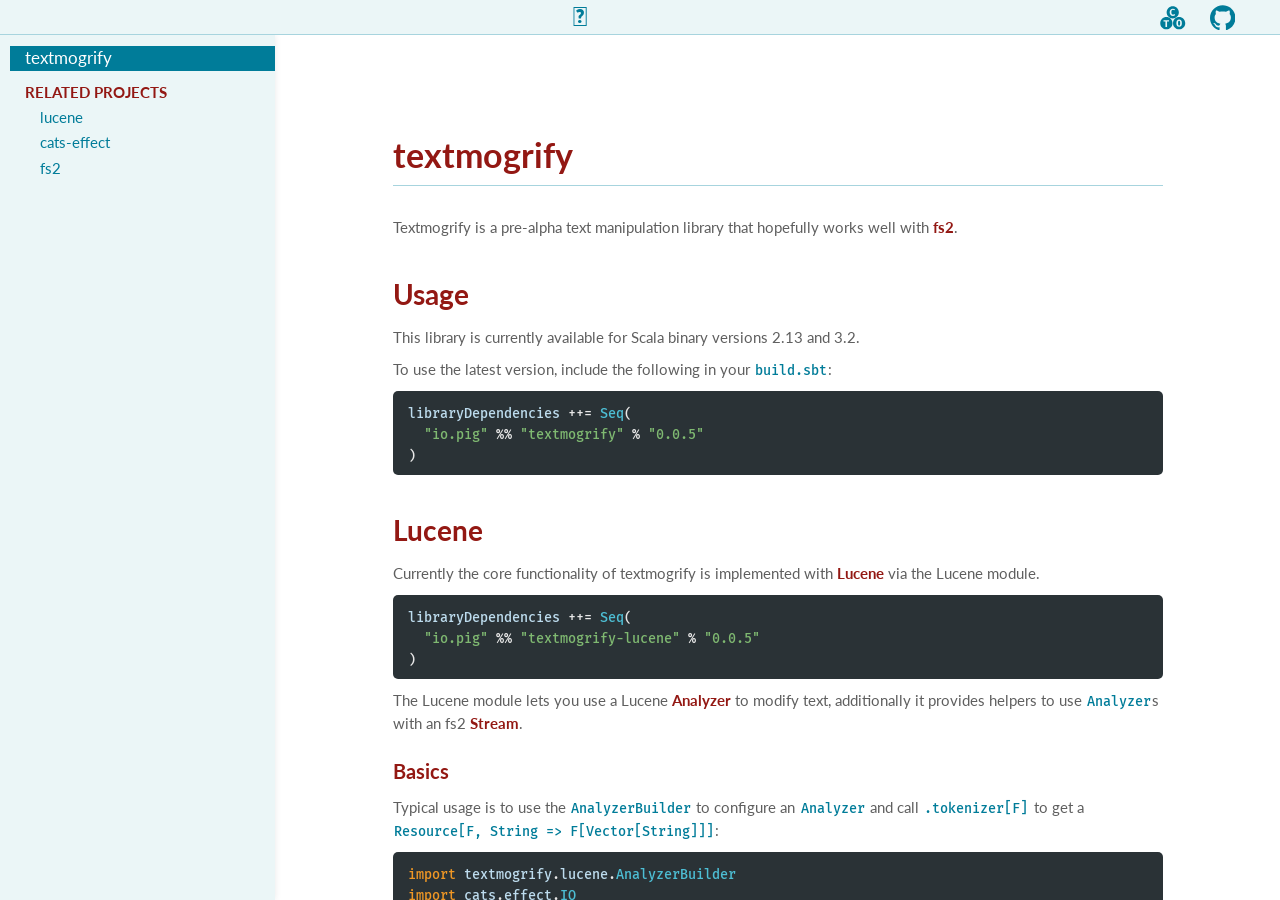
==== index.html @ 67537b61 "deploy: 345767c4f02f9cca83d8974525d6e30e99c7ba6a" ====
<!DOCTYPE html>
<html lang="en">
  
  <head>
  <meta http-equiv="Content-Type" content="text/html; charset=UTF-8">
  <meta charset="utf-8">
  <meta name="viewport" content="width=device-width, initial-scale=1.0">
  <meta name="generator" content="Typelevel Laika + Helium Theme" />
  <title>textmogrify</title>
  
  <meta name="author" content="Andrew Valencik"/>
  
  
  <meta name="description" content="docs"/>
  
  
  
  
  <link rel="stylesheet" href="https://fonts.googleapis.com/css?family=Lato:400,700">
  
  <link rel="stylesheet" href="https://fonts.googleapis.com/css?family=Fira+Mono:500">
  
  <link rel="stylesheet" type="text/css" href="helium/icofont.min.css" />
    <link rel="stylesheet" type="text/css" href="helium/laika-helium.css" />
  <script src="helium/laika-helium.js"></script>
  
  
  <script> /* for avoiding page load transitions */ </script>
</head>

  <body>

    <header id="top-bar" class="light-default dark-default">

  <div class="row">
    <a id="nav-icon">
      <i class="icofont-laika navigationMenu" title="Navigation">&#xefa2;</i>
    </a>
    
    
  </div>

  <a class="icon-link glyph-link" href="https://github.com/valencik/textmogrify"><i class="icofont-laika home" title="Home">&#xef47;</i></a>

  <div class="row links">
    
    <a class="icon-link svg-link" href="https://www.javadoc.io/doc/io.pig/textmogrify-docs_2.13/0.0.5/textmogrify/index.html"><span class="api" title="API"><svg class="svg-icon" width="100%" height="100%" viewBox="0 0 100 100" version="1.1" xmlns="http://www.w3.org/2000/svg" xml:space="preserve" style="fill-rule:evenodd;clip-rule:evenodd;stroke-linejoin:round;stroke-miterlimit:2;">
  <g class="svg-shape">
    <path d="M75,47.5c13.246,0 24,10.754 24,24c0,13.246 -10.754,24 -24,24c-13.246,0 -24,-10.754 -24,-24c0,-13.246 10.754,-24 24,-24Zm-50,-0c13.246,-0 24,10.754 24,24c0,13.246 -10.754,24 -24,24c-13.246,-0 -24,-10.754 -24,-24c0,-13.246 10.754,-24 24,-24Zm2.705,16.735l7.239,0l0.622,-4.904l-21.833,0l-0,4.904l7.589,0l0,22.067l6.383,0l-0,-22.067Zm58.076,7.265c-0,-8.757 -3.698,-14.166 -10.781,-14.166c-7.083,-0 -10.781,5.604 -10.781,14.166c0,8.757 3.698,14.166 10.781,14.166c7.083,0 10.781,-5.604 10.781,-14.166Zm-6.539,0c0,6.538 -1.128,9.496 -4.242,9.496c-2.997,0 -4.242,-2.88 -4.242,-9.496c-0,-6.616 1.206,-9.496 4.242,-9.496c3.036,-0 4.242,2.88 4.242,9.496Zm-29.242,-67c13.246,0 24,10.754 24,24c0,13.246 -10.754,24 -24,24c-13.246,0 -24,-10.754 -24,-24c0,-13.246 10.754,-24 24,-24Zm0.512,9.834c-7.122,-0 -12.609,5.098 -12.609,14.127c-0,9.263 5.215,14.205 12.532,14.205c4.164,0 7.083,-1.634 9.068,-3.658l-2.88,-3.697c-1.518,1.206 -3.153,2.413 -5.838,2.413c-3.697,-0 -6.266,-2.763 -6.266,-9.263c-0,-6.616 2.724,-9.379 6.149,-9.379c2.102,-0 3.892,0.778 5.371,1.984l3.113,-3.775c-2.257,-1.868 -4.748,-2.957 -8.64,-2.957Z"/>
  </g>
</svg></span></a>
    
    <a class="icon-link svg-link" href="https://github.com/valencik/textmogrify"><span class="github" title="Source Code"><svg class="svg-icon" width="100%" height="100%" viewBox="0 0 100 100" version="1.1" xmlns="http://www.w3.org/2000/svg" xml:space="preserve" style="fill-rule:evenodd;clip-rule:evenodd;stroke-linejoin:round;stroke-miterlimit:2;">
  <g class="svg-shape">
    <path d="M49.995,1c-27.609,-0 -49.995,22.386 -49.995,50.002c-0,22.09 14.325,40.83 34.194,47.444c2.501,0.458 3.413,-1.086 3.413,-2.412c0,-1.185 -0.043,-4.331 -0.067,-8.503c-13.908,3.021 -16.843,-6.704 -16.843,-6.704c-2.274,-5.773 -5.552,-7.311 -5.552,-7.311c-4.54,-3.103 0.344,-3.042 0.344,-3.042c5.018,0.356 7.658,5.154 7.658,5.154c4.46,7.64 11.704,5.433 14.552,4.156c0.454,-3.232 1.744,-5.436 3.174,-6.685c-11.102,-1.262 -22.775,-5.553 -22.775,-24.713c-0,-5.457 1.949,-9.92 5.147,-13.416c-0.516,-1.265 -2.231,-6.348 0.488,-13.233c0,0 4.199,-1.344 13.751,5.126c3.988,-1.108 8.266,-1.663 12.518,-1.682c4.245,0.019 8.523,0.574 12.517,1.682c9.546,-6.47 13.736,-5.126 13.736,-5.126c2.728,6.885 1.013,11.968 0.497,13.233c3.204,3.496 5.141,7.959 5.141,13.416c0,19.209 -11.691,23.436 -22.83,24.673c1.795,1.544 3.394,4.595 3.394,9.26c0,6.682 -0.061,12.076 -0.061,13.715c0,1.338 0.899,2.894 3.438,2.406c19.853,-6.627 34.166,-25.354 34.166,-47.438c-0,-27.616 -22.389,-50.002 -50.005,-50.002"/>
  </g>
</svg></span></a>
    
  </div>  

</header>
    
    <nav id="sidebar">

  <div class="row">
    
    <a class="icon-link svg-link" href="https://www.javadoc.io/doc/io.pig/textmogrify-docs_2.13/0.0.5/textmogrify/index.html"><span class="api" title="API"><svg class="svg-icon" width="100%" height="100%" viewBox="0 0 100 100" version="1.1" xmlns="http://www.w3.org/2000/svg" xml:space="preserve" style="fill-rule:evenodd;clip-rule:evenodd;stroke-linejoin:round;stroke-miterlimit:2;">
  <g class="svg-shape">
    <path d="M75,47.5c13.246,0 24,10.754 24,24c0,13.246 -10.754,24 -24,24c-13.246,0 -24,-10.754 -24,-24c0,-13.246 10.754,-24 24,-24Zm-50,-0c13.246,-0 24,10.754 24,24c0,13.246 -10.754,24 -24,24c-13.246,-0 -24,-10.754 -24,-24c0,-13.246 10.754,-24 24,-24Zm2.705,16.735l7.239,0l0.622,-4.904l-21.833,0l-0,4.904l7.589,0l0,22.067l6.383,0l-0,-22.067Zm58.076,7.265c-0,-8.757 -3.698,-14.166 -10.781,-14.166c-7.083,-0 -10.781,5.604 -10.781,14.166c0,8.757 3.698,14.166 10.781,14.166c7.083,0 10.781,-5.604 10.781,-14.166Zm-6.539,0c0,6.538 -1.128,9.496 -4.242,9.496c-2.997,0 -4.242,-2.88 -4.242,-9.496c-0,-6.616 1.206,-9.496 4.242,-9.496c3.036,-0 4.242,2.88 4.242,9.496Zm-29.242,-67c13.246,0 24,10.754 24,24c0,13.246 -10.754,24 -24,24c-13.246,0 -24,-10.754 -24,-24c0,-13.246 10.754,-24 24,-24Zm0.512,9.834c-7.122,-0 -12.609,5.098 -12.609,14.127c-0,9.263 5.215,14.205 12.532,14.205c4.164,0 7.083,-1.634 9.068,-3.658l-2.88,-3.697c-1.518,1.206 -3.153,2.413 -5.838,2.413c-3.697,-0 -6.266,-2.763 -6.266,-9.263c-0,-6.616 2.724,-9.379 6.149,-9.379c2.102,-0 3.892,0.778 5.371,1.984l3.113,-3.775c-2.257,-1.868 -4.748,-2.957 -8.64,-2.957Z"/>
  </g>
</svg></span></a>
    
    <a class="icon-link svg-link" href="https://github.com/valencik/textmogrify"><span class="github" title="Source Code"><svg class="svg-icon" width="100%" height="100%" viewBox="0 0 100 100" version="1.1" xmlns="http://www.w3.org/2000/svg" xml:space="preserve" style="fill-rule:evenodd;clip-rule:evenodd;stroke-linejoin:round;stroke-miterlimit:2;">
  <g class="svg-shape">
    <path d="M49.995,1c-27.609,-0 -49.995,22.386 -49.995,50.002c-0,22.09 14.325,40.83 34.194,47.444c2.501,0.458 3.413,-1.086 3.413,-2.412c0,-1.185 -0.043,-4.331 -0.067,-8.503c-13.908,3.021 -16.843,-6.704 -16.843,-6.704c-2.274,-5.773 -5.552,-7.311 -5.552,-7.311c-4.54,-3.103 0.344,-3.042 0.344,-3.042c5.018,0.356 7.658,5.154 7.658,5.154c4.46,7.64 11.704,5.433 14.552,4.156c0.454,-3.232 1.744,-5.436 3.174,-6.685c-11.102,-1.262 -22.775,-5.553 -22.775,-24.713c-0,-5.457 1.949,-9.92 5.147,-13.416c-0.516,-1.265 -2.231,-6.348 0.488,-13.233c0,0 4.199,-1.344 13.751,5.126c3.988,-1.108 8.266,-1.663 12.518,-1.682c4.245,0.019 8.523,0.574 12.517,1.682c9.546,-6.47 13.736,-5.126 13.736,-5.126c2.728,6.885 1.013,11.968 0.497,13.233c3.204,3.496 5.141,7.959 5.141,13.416c0,19.209 -11.691,23.436 -22.83,24.673c1.795,1.544 3.394,4.595 3.394,9.26c0,6.682 -0.061,12.076 -0.061,13.715c0,1.338 0.899,2.894 3.438,2.406c19.853,-6.627 34.166,-25.354 34.166,-47.438c-0,-27.616 -22.389,-50.002 -50.005,-50.002"/>
  </g>
</svg></span></a>
    
  </div>

  <ul class="nav-list">
    <li class="level1 active nav-leaf"><a href="#">textmogrify</a></li>
    <li class="level1 nav-header">Related Projects</li>
    <li class="level2 nav-leaf"><a href="https://lucene.apache.org/">lucene</a></li>
    <li class="level2 nav-leaf"><a href="https://typelevel.org/cats-effect/">cats-effect</a></li>
    <li class="level2 nav-leaf"><a href="https://fs2.io/">fs2</a></li>
  </ul>

</nav>

    <div id="container">

      
<nav id="page-nav">
  <p class="header"><a href="#">textmogrify</a></p>

  <ul class="nav-list">
    <li class="level1 nav-leaf"><a href="#usage">Usage</a></li>
    <li class="level1 nav-node"><a href="#lucene">Lucene</a></li>
    <li class="level2 nav-leaf"><a href="#basics">Basics</a></li>
    <li class="level2 nav-leaf"><a href="#languages">Languages</a></li>
    <li class="level2 nav-leaf"><a href="#pipelines">Pipelines</a></li>
  </ul>

  <p class="footer"></p>
</nav>


      <main class="content">

        <h1 id="textmogrify" class="title">textmogrify</h1>
        <p>Textmogrify is a pre-alpha text manipulation library that hopefully works well with <a href="https://fs2.io">fs2</a>.</p>
        
        <h2 id="usage" class="section"><a class="anchor-link left" href="#usage"><i class="icofont-laika link">&#xef71;</i></a>Usage</h2>
        <p>This library is currently available for Scala binary versions 2.13 and 3.2.</p>
        <p>To use the latest version, include the following in your <code>build.sbt</code>:</p>
        <pre class="keep-together pdf epub"><code class="nohighlight"><span class="identifier">libraryDependencies</span><span> ++= </span><span class="type-name">Seq</span><span>(
  </span><span class="string-literal">&quot;io.pig&quot;</span><span> %% </span><span class="string-literal">&quot;textmogrify&quot;</span><span> % </span><span class="string-literal">&quot;0.0.5&quot;</span><span>
)</span></code></pre>
        
        <h2 id="lucene" class="section"><a class="anchor-link left" href="#lucene"><i class="icofont-laika link">&#xef71;</i></a>Lucene</h2>
        <p>Currently the core functionality of textmogrify is implemented with <a href="https://lucene.apache.org/">Lucene</a> via the Lucene module.</p>
        <pre class="keep-together pdf epub"><code class="nohighlight"><span class="identifier">libraryDependencies</span><span> ++= </span><span class="type-name">Seq</span><span>(
  </span><span class="string-literal">&quot;io.pig&quot;</span><span> %% </span><span class="string-literal">&quot;textmogrify-lucene&quot;</span><span> % </span><span class="string-literal">&quot;0.0.5&quot;</span><span>
)</span></code></pre>
        <p>The Lucene module lets you use a Lucene <a href="https://lucene.apache.org/core/9_3_0/core/org/apache/lucene/analysis/Analyzer.html">Analyzer</a> to modify text, additionally it provides helpers to use <code>Analyzer</code>s with an fs2 <a href="https://www.javadoc.io/doc/co.fs2/fs2-docs_2.13/latest/fs2/Stream.html">Stream</a>.</p>
        
        <h3 id="basics" class="section"><a class="anchor-link left" href="#basics"><i class="icofont-laika link">&#xef71;</i></a>Basics</h3>
        <p>Typical usage is to use the <code>AnalyzerBuilder</code> to configure an <code>Analyzer</code> and call <code>.tokenizer[F]</code> to get a <code>Resource[F, String =&gt; F[Vector[String]]]</code>:</p>
        <pre class="keep-together pdf epub"><code class="nohighlight"><span class="keyword">import</span><span> </span><span class="identifier">textmogrify</span><span>.</span><span class="identifier">lucene</span><span>.</span><span class="type-name">AnalyzerBuilder</span><span>
</span><span class="keyword">import</span><span> </span><span class="identifier">cats</span><span>.</span><span class="identifier">effect</span><span>.</span><span class="type-name">IO</span><span>

</span><span class="keyword">val</span><span> </span><span class="identifier">tokenizer</span><span> = </span><span class="type-name">AnalyzerBuilder</span><span>.</span><span class="keyword">default</span><span>.</span><span class="identifier">withLowerCasing</span><span>.</span><span class="identifier">withASCIIFolding</span><span>.</span><span class="identifier">tokenizer</span><span>[</span><span class="type-name">IO</span><span>]

</span><span class="keyword">val</span><span> </span><span class="identifier">tokens</span><span>: </span><span class="type-name">IO</span><span>[</span><span class="type-name">Vector</span><span>[</span><span class="type-name">String</span><span>]] = </span><span class="identifier">tokenizer</span><span>.</span><span class="identifier">use</span><span>(
  </span><span class="identifier">f</span><span> =&gt; </span><span class="identifier">f</span><span>(</span><span class="string-literal">&quot;I Like Jalapeños&quot;</span><span>)
)</span></code></pre>
        <p>Because this documentation is running in mdoc, we&#39;ll import an IO runtime and run explicitly:</p>
        <pre class="keep-together pdf epub"><code class="nohighlight"><span class="keyword">import</span><span> </span><span class="identifier">cats</span><span>.</span><span class="identifier">effect</span><span>.</span><span class="identifier">unsafe</span><span>.</span><span class="identifier">implicits</span><span>.</span><span class="identifier">global</span><span>

</span><span class="identifier">tokens</span><span>.</span><span class="identifier">unsafeRunSync</span><span>()
</span><span class="comment">// res0: Vector[String] = Vector(&quot;i&quot;, &quot;like&quot;, &quot;jalapenos&quot;)</span></code></pre>
        <p>We can see that our text was lowercased and the unicode <code>ñ</code> replaced with an ASCII <code>n</code>.</p>
        
        <h3 id="languages" class="section"><a class="anchor-link left" href="#languages"><i class="icofont-laika link">&#xef71;</i></a>Languages</h3>
        <p>Textmogrify comes with support for multiple languages.
        When setting up an <code>AnalyzerBuilder</code> you&#39;ll have access to language specific options once you call one of the helper language methods like <code>english</code> or <code>french</code>.
        Specifying a language preserves the configuration set beforehand.</p>
        <pre class="keep-together pdf epub"><code class="nohighlight"><span class="keyword">val</span><span> </span><span class="identifier">base</span><span> = </span><span class="type-name">AnalyzerBuilder</span><span>.</span><span class="keyword">default</span><span>.</span><span class="identifier">withLowerCasing</span><span>.</span><span class="identifier">withASCIIFolding</span><span>

</span><span class="keyword">val</span><span> </span><span class="identifier">en</span><span> = </span><span class="identifier">base</span><span>.</span><span class="identifier">english</span><span>.</span><span class="identifier">withPorterStemmer</span><span>.</span><span class="identifier">tokenizer</span><span>[</span><span class="type-name">IO</span><span>]
</span><span class="keyword">val</span><span> </span><span class="identifier">fr</span><span> = </span><span class="identifier">base</span><span>.</span><span class="identifier">french</span><span>.</span><span class="identifier">withFrenchLightStemmer</span><span>.</span><span class="identifier">tokenizer</span><span>[</span><span class="type-name">IO</span><span>]
</span><span class="keyword">val</span><span> </span><span class="identifier">es</span><span> = </span><span class="identifier">base</span><span>.</span><span class="identifier">spanish</span><span>.</span><span class="identifier">withSpanishLightStemmer</span><span>.</span><span class="identifier">tokenizer</span><span>[</span><span class="type-name">IO</span><span>]</span></code></pre>
        <p>All of <code>en</code>, <code>fr</code>, and <code>es</code> will both lowercase and asciifold their inputs in addition to using their language specific stemmers.</p>
        
        <h3 id="pipelines" class="section"><a class="anchor-link left" href="#pipelines"><i class="icofont-laika link">&#xef71;</i></a>Pipelines</h3>
        <p>Another common use is to construct a <code>Pipe</code>, or <code>Stream</code> to <code>Stream</code> function using an <code>Analyzer</code>.
        Let&#39;s say we have some messages we want to analyze and index as part of some search component.
        Given a raw <code>Msg</code> type and an analyzed <code>Doc</code> type, we want to transform a <code>Stream[F, Msg]</code> into a <code>Stream[F, Doc]</code>.</p>
        <pre class="keep-together pdf epub"><code class="nohighlight"><span class="keyword">import</span><span> </span><span class="identifier">fs2</span><span>.</span><span class="type-name">Stream</span><span>

</span><span class="keyword">case</span><span> </span><span class="keyword">class</span><span> </span><span class="type-name">Msg</span><span>(</span><span class="identifier">id</span><span>: </span><span class="type-name">Int</span><span>, </span><span class="identifier">msg</span><span>: </span><span class="type-name">String</span><span>)
</span><span class="keyword">case</span><span> </span><span class="keyword">class</span><span> </span><span class="type-name">Doc</span><span>(</span><span class="identifier">id</span><span>: </span><span class="type-name">Int</span><span>, </span><span class="identifier">tokens</span><span>: </span><span class="type-name">Vector</span><span>[</span><span class="type-name">String</span><span>])

</span><span class="keyword">val</span><span> </span><span class="identifier">input</span><span> = </span><span class="type-name">Stream</span><span>(
  </span><span class="type-name">Msg</span><span>(</span><span class="number-literal">0</span><span>, </span><span class="string-literal">&quot;How do i trim my cats nails?&quot;</span><span>),
  </span><span class="type-name">Msg</span><span>(</span><span class="number-literal">1</span><span>, </span><span class="string-literal">&quot;trimming cat nail&quot;</span><span>),
  </span><span class="type-name">Msg</span><span>(</span><span class="number-literal">2</span><span>, </span><span class="string-literal">&quot;cat scratching furniture&quot;</span><span>),
)</span></code></pre>
        <pre class="keep-together pdf epub"><code class="nohighlight"><span class="keyword">import</span><span> </span><span class="identifier">fs2</span><span>.</span><span class="type-name">Pipe</span><span>

</span><span class="keyword">val</span><span> </span><span class="identifier">normalizeMsgs</span><span>: </span><span class="type-name">Pipe</span><span>[</span><span class="type-name">IO</span><span>, </span><span class="type-name">Msg</span><span>, </span><span class="type-name">Doc</span><span>] = </span><span class="identifier">msgs</span><span> =&gt; {
  </span><span class="keyword">val</span><span> </span><span class="identifier">tokenizer</span><span> = </span><span class="type-name">AnalyzerBuilder</span><span>.</span><span class="identifier">english</span><span>
    .</span><span class="identifier">withLowerCasing</span><span>
    .</span><span class="identifier">withCustomStopWords</span><span>(</span><span class="type-name">Set</span><span>(</span><span class="string-literal">&quot;how&quot;</span><span>, </span><span class="string-literal">&quot;do&quot;</span><span>, </span><span class="string-literal">&quot;i&quot;</span><span>, </span><span class="string-literal">&quot;my&quot;</span><span>))
    .</span><span class="identifier">withPorterStemmer</span><span>
    .</span><span class="identifier">tokenizer</span><span>[</span><span class="type-name">IO</span><span>]
  </span><span class="type-name">Stream</span><span>.</span><span class="identifier">resource</span><span>(</span><span class="identifier">tokenizer</span><span>)
    .</span><span class="identifier">flatMap</span><span>(</span><span class="identifier">f</span><span> =&gt; </span><span class="identifier">msgs</span><span>.</span><span class="identifier">evalMap</span><span>(</span><span class="identifier">m</span><span> =&gt; </span><span class="identifier">f</span><span>(</span><span class="identifier">m</span><span>.</span><span class="identifier">msg</span><span>).</span><span class="identifier">map</span><span>(</span><span class="identifier">ts</span><span> =&gt; </span><span class="type-name">Doc</span><span>(</span><span class="identifier">m</span><span>.</span><span class="identifier">id</span><span>, </span><span class="identifier">ts</span><span>))))
}</span></code></pre>
        <p>We can then run our stream of <code>Msg</code> through our tokenizer <code>Pipe</code> to get our <code>Doc</code>s:</p>
        <pre class="keep-together pdf epub"><code class="nohighlight"><span class="keyword">val</span><span> </span><span class="identifier">docs</span><span>: </span><span class="type-name">Stream</span><span>[</span><span class="type-name">IO</span><span>, </span><span class="type-name">Doc</span><span>] = </span><span class="identifier">input</span><span>.</span><span class="identifier">through</span><span>(</span><span class="identifier">normalizeMsgs</span><span>)</span></code></pre>
        <pre class="keep-together pdf epub"><code class="nohighlight"><span class="identifier">docs</span><span>.</span><span class="identifier">compile</span><span>.</span><span class="identifier">toList</span><span>.</span><span class="identifier">unsafeRunSync</span><span>()
</span><span class="comment">// res1: List[Doc] = List(
//   Doc(id = 0, tokens = Vector(&quot;trim&quot;, &quot;cat&quot;, &quot;nail&quot;)),
//   Doc(id = 1, tokens = Vector(&quot;trim&quot;, &quot;cat&quot;, &quot;nail&quot;)),
//   Doc(id = 2, tokens = Vector(&quot;cat&quot;, &quot;scratch&quot;, &quot;furnitur&quot;))
// )</span></code></pre>
        <p>Be careful not to construct the <code>tokenizer</code> within a loop, we want to create it once and reuse it throughout the <code>Pipe</code>.</p>

        
<hr class="footer-rule"/>
<footer>
  Site generated by <a href="https://typelevel.org/Laika/">Laika</a> with the Helium theme.
</footer>


      </main>

    </div>

  </body>

</html>
---- helium/laika-helium.css ----
:root {
  --primary-color: #007c99;
  --primary-light: #ebf6f7;
  --primary-medium: #a7d4de;
  --secondary-color: #931813;
  --text-color: #5f5f5f;
  --bg-color: #ffffff;
  --gradient-top: #095269;
  --gradient-bottom: #007c99;
  --component-color: var(--primary-color);
  --component-area-bg: var(--primary-light);
  --component-hover: var(--secondary-color);
  --component-border: var(--primary-medium);
  --subtle-highlight: rgba(0, 0, 0, 0.05);
  --messages-info: #007c99;
  --messages-info-light: #ebf6f7;
  --messages-warning: #b1a400;
  --messages-warning-light: #fcfacd;
  --messages-error: #d83030;
  --messages-error-light: #ffe9e3;
  --syntax-base1: #2a3236;
  --syntax-base2: #8c878e;
  --syntax-base3: #b2adb4;
  --syntax-base4: #bddcee;
  --syntax-base5: #e8e8e8;
  --syntax-wheel1: #e28e93;
  --syntax-wheel2: #ef9725;
  --syntax-wheel3: #ffc66d;
  --syntax-wheel4: #7fb971;
  --syntax-wheel5: #4dbed4;
  --body-font: "Lato", sans-serif;
  --header-font: "Lato", sans-serif;
  --code-font: "Fira Mono", monospace;
  --body-font-size: 15px;
  --code-font-size: 0.9em;
  --small-font-size: 12px;
  --title-font-size: 34px;
  --header2-font-size: 28px;
  --header3-font-size: 20px;
  --header4-font-size: 15px;
  --block-spacing: 10px;
  --line-height: 1.5;
  --content-width: 860px;
  --nav-width: 275px;
  --top-bar-height: 35px;
}

.light-inverted {
  --component-color: var(--primary-medium);
  --component-area-bg: var(--primary-color);
  --component-hover: var(--bg-color);
  --component-border: var(--primary-light);
  --subtle-highlight: rgba(255, 255, 255, 0.15);
}

*, :after, :before {
  box-sizing: border-box;
}

body {
  font-family: var(--body-font);
  color: var(--text-color);
  background-color: var(--bg-color);
  font-size: var(--body-font-size);
  line-height: var(--line-height);
  position: relative;
  padding-bottom: 40px;
  margin-top: 0;
}

#container {
  position: fixed;
  top: var(--top-bar-height);
  left: 0;
  height: calc(100% - var(--top-bar-height));
  width: 100%;
  overflow-y: auto;
}

main.content {
  display: block;
  width: 100%;
  margin-right: auto;
  margin-left: auto;
  min-height: 100vh;
  padding: 15px 15px 45px;
  margin-bottom: 70px;
}

@media (min-width: 576px) {
  main.content {
    padding: 15px 30px;
  }
}

@media (min-width: 1020px) {
  #container {
    left: var(--nav-width) !important;
    width: calc(100% - var(--nav-width));
    transition: left .25s ease-out;
  }
  main.content {
    max-width: var(--content-width);
    padding: 15px 45px;
  }
}

@media (min-width: 1450px) {
  main.content {
    max-width: 1125px;
  }
  #page-nav + main.content {
    padding: 15px 310px 15px 45px;
  }
}



p, main > div {
  margin: 0 0 var(--block-spacing);
}

/* lists =========================================== */

section > ul li {
  margin-bottom: 25px;
  line-height: var(--line-height);
}

ul, ol {
  padding: 0;
  margin: 0 0 var(--block-spacing) 25px;
}

ul li {
  margin-bottom: calc(var(--block-spacing) / 2);
  line-height: var(--line-height);
}

li ul {
  margin-bottom: var(--block-spacing);
  margin-top: 0;
}

/* headers =========================================== */

section {
  padding-top: 30px;
}

h1, h2, h3, h4, h5, h6 {
  font-family: var(--header-font);
  color: var(--secondary-color);
  margin: var(--block-spacing) 0;
  line-height: 20px; /* TODO */
}

h1, h2, h3 {
  line-height: 40px; /* TODO */
}

h1 {
  font-size: var(--title-font-size);
}
h1.title {
  padding-top: calc(40px + var(--top-bar-height));
  padding-bottom: 10px;
  margin-bottom: calc(var(--block-spacing) * 3);
  border-bottom: 1px solid var(--component-border);
}
h2 {
  font-size: var(--header2-font-size);
  margin-top: calc(var(--block-spacing) * 3.5);
  margin-bottom: calc(var(--block-spacing) * 1.2);
}
h3 {
  font-size: var(--header3-font-size);
  margin-top: calc(var(--block-spacing) * 1.6);
  margin-bottom: calc(var(--block-spacing) / 2);
}
h4, h5, h6 {
  font-size: var(--header4-font-size);
  margin-top: calc(var(--block-spacing) * 1.6);
  margin-bottom: calc(var(--block-spacing) / 2);
}

/* links =========================================== */

a {
  color: var(--secondary-color);
  font-weight: bold;
  text-decoration: none;
}
a:hover {
  color: var(--secondary-color);
  text-decoration: underline;
}

/* images =========================================== */

.default-image-block {
  text-align: center;
}

.default-image-block img {
  width: 90%;
  height: auto;
}

img.default-image-span {
  height: 1em;
  width: auto;
}

/* anchor =========================================== */

a.anchor-link {
  visibility: hidden;
  position: absolute;
  display: inline-block;
  width: 1.4em;
  margin-top: -3px;
  text-align: right;
  text-decoration: none;
}
a.anchor-link.left {
  margin-left: -1.4em;
  padding-right: 0.5em;
}
a.anchor-link.right {
  padding-left: 0.5em;
  text-align: left;
}

h1:hover > a.anchor-link,
h2:hover > a.anchor-link,
h3:hover > a.anchor-link,
h4:hover > a.anchor-link,
h5:hover > a.anchor-link,
h6:hover > a.anchor-link {
  visibility: visible;
  text-decoration: none;
}

.anchor-link .icofont-laika {
  font-size: 0.75em;
  color: var(--primary-color);
  -webkit-font-smoothing: antialiased;
  -moz-osx-font-smoothing: grayscale;
}

/* callout =========================================== */

.callout {
  margin: calc(var(--block-spacing) * 2);
  padding: 4px 10px;
  border-radius: 5px;
}
.callout .icofont-laika {
  display: block;
  padding: 5px 0;
}

.callout.warning {
  background-color: var(--messages-warning-light);
  border-left: 7px solid var(--messages-warning);
}
.callout.warning .icofont-laika {
  color: var(--messages-warning);
}

.callout.info {
  background-color: var(--messages-info-light);
  border-left: 7px solid var(--messages-info);
}
.callout.info .icofont-laika {
  color: var(--messages-info);
}

.callout.error {
  background-color: var(--messages-error-light);
  border-left: 7px solid var(--messages-error);
}
.callout.error .icofont-laika {
  color: var(--messages-error);
}

/* inline runtime messages  ======================== */

.inline {
  border-radius: 5px;
  padding: 0 5px 2px 5px
}
.inline code {
  padding-left: 10px;
}
.inline.info {
  background-color: var(--messages-info-light);
  border: 1px solid var(--messages-info);
}
.inline.warning {
  background-color: var(--messages-warning-light);
  border: 1px solid var(--messages-warning);
}
.inline.error {
  background-color: var(--messages-error-light);
  border: 1px solid var(--messages-error);
}

/* tabs =========================================== */

.tab-container {
  margin-top: calc(var(--block-spacing) * 1.8);
  margin-bottom: calc(var(--block-spacing) * 1.8);
}
ul.tab-group {
  list-style: none;
  margin: 0;
  padding: 0;
}
li.tab {
  display: inline-block;
  border: 1px solid var(--component-border);
  border-radius: 5px 5px 0 0;
  background-color: var(--primary-light);
  padding: 2px 5px;
  margin-bottom: -1px !important;
  color: var(--primary-color);
}
li.tab a, li.tab a:hover {
  color: var(--primary-color);
  text-decoration: none;
}
li.tab.active a {
  cursor: default;
}
li.tab.active {
  background-color: var(--bg-color);
  border-bottom-color: transparent;
}
.tab-content {
  display: none;
  padding: 12px 5px 5px;
  border: 1px solid var(--component-border);
  border-radius: 0 5px 5px 5px;
  margin-top: 0 !important;
}
.tab-content.active {
  display: block;
}

/* tables =========================================== */

table {
  margin: calc(var(--block-spacing) * 2) 0;
  border: 1px solid var(--component-border);
  border-collapse: collapse;
}
thead > tr {
  border-bottom: 1px solid var(--component-border);
}
td, th {
  padding: 5px 8px;
}
tbody > tr:nth-child(odd) {
  background: var(--primary-light);
}

/* svg icon ===================================== */

.row a {
  line-height: 1.75em;
}

.svg-link {
  position: relative;
  top: 4px;
}

.svg-icon {
  height: 1.7em;
  width: 1.7em;
}

.svg-shape {
  fill: var(--component-color);
}

a:hover .svg-shape {
  fill: var(--component-hover);
}

/* footer ========================================== */

.footer-rule {
  margin-top: 30px;
}
footer {
  font-size: 0.9em;
  text-align: center;
}

/* other =========================================== */

blockquote {
  margin: calc(var(--block-spacing) * 2);
  font-style: italic;
}

p.title {
  font-weight: bold;
}
.downloads {
  display: flex;
  justify-content: space-evenly;
  margin: 30px 30px var(--block-spacing) 0;
}
.downloads img {
  width: 245px;
  height: auto;
  display: inline-block;
}

.keep-together {
  page-break-inside: avoid;
}



/* top navigation bar =========================================== */

header {
  display: flex;
  justify-content: space-between;
  background-color: var(--component-area-bg);
  margin: 0;
  position: fixed;
  top: 0;
  left: 0;
  height: var(--top-bar-height);
  z-index: 2000;
  width: 100%;
  align-items: center;
  padding: 0 45px 0 20px;
  border-bottom: 1px solid var(--component-border);
}
header a, nav .row a {
  color: var(--component-color);
}
header a:hover, nav .row a:hover {
  text-decoration: none;
  cursor: pointer;
  color: var(--component-hover)
}

header .image-link {
  height: var(--top-bar-height);
  display: flex;
  flex-direction: column;
  justify-content: center;
}
header img {
  max-height: calc(var(--top-bar-height) - 10px);
  width: auto;
}

header .row a, nav .row a {
  margin: 0 0 0 20px;
}
header .row.links {
  display: none;
}
nav .row {
  margin: 10px 15px 3px 25px;
  padding-bottom: 7px;
  border-bottom: 1px solid var(--component-border);
}

#nav-icon {
  display: inline-block;
}
@media (min-width: 1020px) {
  #nav-icon {
    display: none;
  }
}
@media (min-width: 500px) {
  header .row.links {
    display: block;
  }
  nav .row {
    display: none;
  }
}

header .row.links .row.links {
  display: inline-block;
}

.text-link {
  position: relative;
  bottom: 2px;
}

.button-link, #header-right .button-link, #header-left .menu-toggle, nav .row a.button-link {
  position: relative;
  bottom: 2px;
  display: inline-block;
  border-radius: 9px;
  padding: 0 7px;
  background-color: var(--component-color);
  color: var(--component-area-bg);
  font-size: 0.9em;
}
.button-link:hover, #header-right .button-link:hover {
  background-color: var(--component-hover);
  color: var(--component-area-bg);
  text-decoration: none;
}

/* menus =================================================== */

.menu-toggle:after {
  display: inline-block;
  width: 0;
  height: 0;
  content: "";
  margin-left: 0.5em;
  margin-bottom: 0.1em;
  border-left: 8px solid transparent;
  border-right: 8px solid transparent;
  border-top: 8px solid var(--component-color);
}

.menu-toggle:hover:after {
  border-top: 8px solid var(--component-hover);
}

.menu-container {
  position: relative;
  display: inline-block;
}

.menu-content {
  display: none;
  position: absolute;
  z-index: 5000;
  left: 20px;
  top: calc(var(--top-bar-height) - 10px);
  background-color: white;
  border: 1px solid var(--component-border);
  border-radius: 5px;
  white-space: nowrap;
}

.menu-content ul.nav-list {
  padding-top: 5px;
  padding-bottom: 5px;
  margin: 0;
}
.menu-content .nav-list li {
  margin-left: 0;
  margin-bottom: 2px;
}
.menu-content .nav-list li a {
  margin: 0;
  line-height: 1.2;
}
.menu-content.menu-open {
  display: block;
}

/* version menu =================================================== */

.left-column {
  display: inline-block;
  width: 3.5em;
}
.version-label {
  border-radius: 3px;
  padding: 1px 3px;
  color: white;
  font-size: 0.8em;
  margin-right: 1em;
}
.version-label.eol {
  background-color: gray;
}
.version-label.stable {
  background-color: green;
}
.version-label.dev, .version-label.development, .version-label.milestone {
  background-color: yellow;
  color: black;
}

/* navigation lists - common styles (menus, main nav, page nav) ==== */

.nav-list {
  font-size: var(--body-font-size);
}

.nav-list li {
  margin-left: 10px;
  margin-bottom: 2px;
  line-height: 1.1;
}

.nav-list li a {
  display: block;
  padding: 3px 15px 4px 15px;
  color: var(--primary-color);
  font-weight: normal;
}

/* left navigation bar =========================================== */

#sidebar {
  position: fixed;
  background-color: var(--primary-light);
  width: var(--nav-width);
  margin-left: calc(var(--nav-width) * -1);
  left: 0;
  z-index: 1000;
  height: calc(100% - var(--top-bar-height));
  top: var(--top-bar-height);
  overflow-x: hidden;
  overflow-y: auto;
  transition: margin .25s ease-out;
}

@media (min-width: 1020px) {
  #sidebar {
    margin-left: 0;
    box-shadow: -2px 0 8px rgba(0, 0, 0, 0.15);
  }
}

#sidebar.nav-open {
  margin-left: 0 !important;
}

#sidebar ul {
  margin-bottom: 15px;
}

#sidebar ul.nav-list {
  padding-top: 10px;
  padding-bottom: 15px;
  margin: 0 0 0 15px;
}

#sidebar .nav-list li.level1 {
  margin-left: -5px;
  padding: 1px 0;
  font-size: 1.1em;
}

#sidebar .nav-list li.level1.nav-node {
  margin-bottom: 5px;
  border-bottom: 2px solid var(--secondary-color);
}

#sidebar .nav-list li.level1 a {
  margin-left: 0;
  padding: 3px 15px 4px 15px;
}

#sidebar .nav-list li.level1.nav-node a {
  padding-bottom: 1px;
}

#sidebar .nav-list li.nav-header {
  color: var(--secondary-color);
  display: block;
  padding: 3px 15px;
  font-weight: bold;
  text-transform: uppercase;
  margin-left: -5px;
  font-size: 1em;
}
#sidebar .nav-list li.level1.nav-header { /* for higher specificity */
  padding: 3px 15px;
}

#sidebar .nav-list li.nav-header.level2 {
  margin-left: 10px;
  margin-top: 5px;
  font-size: 0.9em;
}

#sidebar .nav-list .level3 {
  margin-left: 18px;
  font-size: 0.9em;
}

/* right page navigation =========================================== */

#page-nav .icofont-laika {
  font-size: 1.2em;
  margin-right: 0.6em;
}

ul.nav-list, #page-nav ul {
  list-style: none;
}

#page-nav ul {
  margin: 12px;
}
#page-nav .level3 {
  margin-left: 24px;
  font-size: 0.9em;
}
#page-nav a {
  display: block;
  color: var(--primary-color);
  font-weight: normal;
}
#page-nav .header, #page-nav .footer {
  padding: 5px 12px;
  margin: 0;
}
#page-nav .header {
  background-color: var(--primary-color);
}
#page-nav .footer {
  border-top: 1px solid var(--component-border);
}

#page-nav ul.nav-list {
  padding: 0;
  margin: 12px;
}
#page-nav .nav-list li {
  margin: 0 0 5px 0;
  line-height: 1.5;
}
#page-nav .nav-list .level1 {
  font-size: 1em;
}
#page-nav .nav-list .level2 {
  margin-left: 18px;
  font-size: 0.9em;
}
#page-nav .nav-list li a {
  padding: 0;
}

#page-nav li a:hover,
.nav-list li a:hover {
  background-color: rgba(0, 0, 0, 0.03);
  text-decoration: none;
}

.nav-list .active a,
.nav-list .active a:hover,
#page-nav .header a,
#page-nav .header a:hover {
  color: var(--bg-color);
  background-color: var(--primary-color);
  text-decoration: none;
}
#page-nav .footer a,
#page-nav .footer a:hover {
  color: var(--primary-color);
  text-decoration: none;
}

.nav-list li + .nav-header {
  margin-top: 9px;
}

#page-nav {
  display: none;
  position: fixed;
  top: calc(45px + var(--top-bar-height));
  right: 45px;
  width: 250px;
  background-color: var(--primary-light);
  border-radius: 5px;
}

@media (min-width: 1450px) {
  #page-nav {
    display: inline-block;
  }
}
@media (max-width: 1450px) {
  #page-nav.all-screens {
    display: block;
    position: static;
    width: 100%;
    max-width: var(--content-width);
    background-color: transparent;
    margin-left: auto;
    margin-right: auto;
    padding: 75px 45px 10px 45px;
  }
}

.icofont-laika {
  font-size: 1.75em;
}

pre {
  display: block;
  background-color: var(--syntax-base1);
  border-radius: 5px;
  padding: 12px 9px 9px 15px;
  margin: 0 0 var(--block-spacing);
  line-height: 1.4;
  word-break: break-all;
  word-wrap: break-word;
  white-space: pre-wrap;
}
code {
  font-family: var(--code-font);
  color: var(--primary-color);
  font-size: var(--code-font-size);
  font-weight: 500;
  white-space: nowrap;
  padding: 0 0.1em;
}
pre code {
  color: var(--syntax-base5);
  background-color: transparent;
  padding: 0;
  border: 0;
  white-space: pre-wrap;
}

code .identifier {
  color: var(--syntax-base4);
}
code .tag-punctuation {
  color: var(--syntax-base3);
}
code .comment, code .xml-cdata, code .markup-quote {
  color: var(--syntax-base2);
}

code .substitution, code .xml-processing-instruction, code .markup-emphasized, code .annotation {
  color: var(--syntax-wheel1);
}
code .keyword, code .escape-sequence, code .markup-headline {
  color: var(--syntax-wheel2);
}
code .attribute-name, .markup-link-target, code .declaration-name {
  color: var(--syntax-wheel3);
}
code .number-literal, .string-literal, .literal-value, .boolean-literal, .char-literal, .symbol-literal, .regex-literal, .markup-link-text {
  color: var(--syntax-wheel4);
}
code .type-name, code .tag-name, code .xml-dtd-tag-name, code .markup-fence {
  color: var(--syntax-wheel5);
}



ul.toc, .toc ul {
  list-style: none;
}
.toc.nav-list li {
  line-height: 1.4;
}
.toc.nav-list a {
  font-weight: bold;
  color: var(--primary-color);
}
.toc.nav-list li.nav-header {
  font-size: var(--title-font-size);
  margin-bottom: 20px;
  margin-top: 36px;
  background: linear-gradient(180deg, rgba(0,0,0,0) 65%, var(--primary-light) 65%);
  color: var(--secondary-color);
  display: block;
  padding: 3px 15px;
  font-weight: bold;
  text-transform: uppercase;
  margin-left: -5px;
  line-height: 20px;
}
.toc.active {
  display: none;
}
.toc.level2 {
  font-size: var(--header2-font-size);
  margin-left: 10px;
  margin-top: 20px;
}
.toc.level2 a {
  color: var(--secondary-color);
}
.toc.level3 {
  font-size: var(--header3-font-size);
  margin-left: 25px;
}
.toc.level4 {
  font-size: var(--body-font-size);
  margin-left: 40px;
}
.toc.level3 a, .toc.level4 a {
  color: var(--primary-color);
}
p.toc {
  margin-bottom: 5px;
}
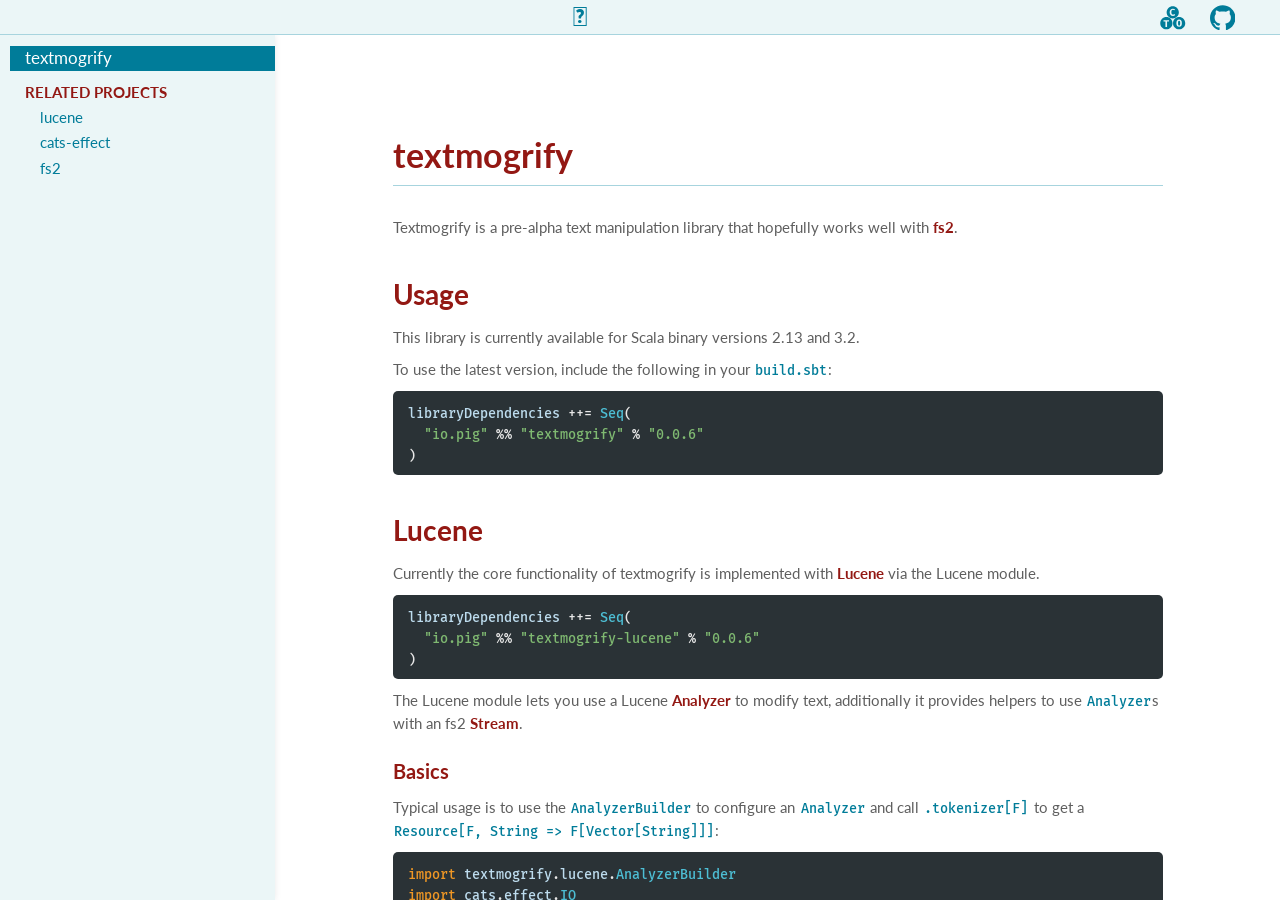
==== commit 1cc7d7be: "deploy: 0cbcd6b26a5b080d41b6c366d5eff038a49c738e" ====
--- a/index.html
+++ b/index.html
@@ -22,7 +22,9 @@
   
   <link rel="stylesheet" type="text/css" href="helium/icofont.min.css" />
     <link rel="stylesheet" type="text/css" href="helium/laika-helium.css" />
+  
   <script src="helium/laika-helium.js"></script>
+  
   
   
   <script> /* for avoiding page load transitions */ </script>
@@ -44,7 +46,7 @@
 
   <div class="row links">
     
-    <a class="icon-link svg-link" href="https://www.javadoc.io/doc/io.pig/textmogrify-docs_2.13/0.0.5/textmogrify/index.html"><span class="api" title="API"><svg class="svg-icon" width="100%" height="100%" viewBox="0 0 100 100" version="1.1" xmlns="http://www.w3.org/2000/svg" xml:space="preserve" style="fill-rule:evenodd;clip-rule:evenodd;stroke-linejoin:round;stroke-miterlimit:2;">
+    <a class="icon-link svg-link" href="https://www.javadoc.io/doc/io.pig/textmogrify-docs_2.13/0.0.6/textmogrify/index.html"><span class="api" title="API"><svg class="svg-icon" width="100%" height="100%" viewBox="0 0 100 100" version="1.1" xmlns="http://www.w3.org/2000/svg" xml:space="preserve" style="fill-rule:evenodd;clip-rule:evenodd;stroke-linejoin:round;stroke-miterlimit:2;">
   <g class="svg-shape">
     <path d="M75,47.5c13.246,0 24,10.754 24,24c0,13.246 -10.754,24 -24,24c-13.246,0 -24,-10.754 -24,-24c0,-13.246 10.754,-24 24,-24Zm-50,-0c13.246,-0 24,10.754 24,24c0,13.246 -10.754,24 -24,24c-13.246,-0 -24,-10.754 -24,-24c0,-13.246 10.754,-24 24,-24Zm2.705,16.735l7.239,0l0.622,-4.904l-21.833,0l-0,4.904l7.589,0l0,22.067l6.383,0l-0,-22.067Zm58.076,7.265c-0,-8.757 -3.698,-14.166 -10.781,-14.166c-7.083,-0 -10.781,5.604 -10.781,14.166c0,8.757 3.698,14.166 10.781,14.166c7.083,0 10.781,-5.604 10.781,-14.166Zm-6.539,0c0,6.538 -1.128,9.496 -4.242,9.496c-2.997,0 -4.242,-2.88 -4.242,-9.496c-0,-6.616 1.206,-9.496 4.242,-9.496c3.036,-0 4.242,2.88 4.242,9.496Zm-29.242,-67c13.246,0 24,10.754 24,24c0,13.246 -10.754,24 -24,24c-13.246,0 -24,-10.754 -24,-24c0,-13.246 10.754,-24 24,-24Zm0.512,9.834c-7.122,-0 -12.609,5.098 -12.609,14.127c-0,9.263 5.215,14.205 12.532,14.205c4.164,0 7.083,-1.634 9.068,-3.658l-2.88,-3.697c-1.518,1.206 -3.153,2.413 -5.838,2.413c-3.697,-0 -6.266,-2.763 -6.266,-9.263c-0,-6.616 2.724,-9.379 6.149,-9.379c2.102,-0 3.892,0.778 5.371,1.984l3.113,-3.775c-2.257,-1.868 -4.748,-2.957 -8.64,-2.957Z"/>
   </g>
@@ -64,7 +66,7 @@
 
   <div class="row">
     
-    <a class="icon-link svg-link" href="https://www.javadoc.io/doc/io.pig/textmogrify-docs_2.13/0.0.5/textmogrify/index.html"><span class="api" title="API"><svg class="svg-icon" width="100%" height="100%" viewBox="0 0 100 100" version="1.1" xmlns="http://www.w3.org/2000/svg" xml:space="preserve" style="fill-rule:evenodd;clip-rule:evenodd;stroke-linejoin:round;stroke-miterlimit:2;">
+    <a class="icon-link svg-link" href="https://www.javadoc.io/doc/io.pig/textmogrify-docs_2.13/0.0.6/textmogrify/index.html"><span class="api" title="API"><svg class="svg-icon" width="100%" height="100%" viewBox="0 0 100 100" version="1.1" xmlns="http://www.w3.org/2000/svg" xml:space="preserve" style="fill-rule:evenodd;clip-rule:evenodd;stroke-linejoin:round;stroke-miterlimit:2;">
   <g class="svg-shape">
     <path d="M75,47.5c13.246,0 24,10.754 24,24c0,13.246 -10.754,24 -24,24c-13.246,0 -24,-10.754 -24,-24c0,-13.246 10.754,-24 24,-24Zm-50,-0c13.246,-0 24,10.754 24,24c0,13.246 -10.754,24 -24,24c-13.246,-0 -24,-10.754 -24,-24c0,-13.246 10.754,-24 24,-24Zm2.705,16.735l7.239,0l0.622,-4.904l-21.833,0l-0,4.904l7.589,0l0,22.067l6.383,0l-0,-22.067Zm58.076,7.265c-0,-8.757 -3.698,-14.166 -10.781,-14.166c-7.083,-0 -10.781,5.604 -10.781,14.166c0,8.757 3.698,14.166 10.781,14.166c7.083,0 10.781,-5.604 10.781,-14.166Zm-6.539,0c0,6.538 -1.128,9.496 -4.242,9.496c-2.997,0 -4.242,-2.88 -4.242,-9.496c-0,-6.616 1.206,-9.496 4.242,-9.496c3.036,-0 4.242,2.88 4.242,9.496Zm-29.242,-67c13.246,0 24,10.754 24,24c0,13.246 -10.754,24 -24,24c-13.246,0 -24,-10.754 -24,-24c0,-13.246 10.754,-24 24,-24Zm0.512,9.834c-7.122,-0 -12.609,5.098 -12.609,14.127c-0,9.263 5.215,14.205 12.532,14.205c4.164,0 7.083,-1.634 9.068,-3.658l-2.88,-3.697c-1.518,1.206 -3.153,2.413 -5.838,2.413c-3.697,-0 -6.266,-2.763 -6.266,-9.263c-0,-6.616 2.724,-9.379 6.149,-9.379c2.102,-0 3.892,0.778 5.371,1.984l3.113,-3.775c-2.257,-1.868 -4.748,-2.957 -8.64,-2.957Z"/>
   </g>
@@ -115,13 +117,13 @@
         <p>This library is currently available for Scala binary versions 2.13 and 3.2.</p>
         <p>To use the latest version, include the following in your <code>build.sbt</code>:</p>
         <pre class="keep-together pdf epub"><code class="nohighlight"><span class="identifier">libraryDependencies</span><span> ++= </span><span class="type-name">Seq</span><span>(
-  </span><span class="string-literal">&quot;io.pig&quot;</span><span> %% </span><span class="string-literal">&quot;textmogrify&quot;</span><span> % </span><span class="string-literal">&quot;0.0.5&quot;</span><span>
+  </span><span class="string-literal">&quot;io.pig&quot;</span><span> %% </span><span class="string-literal">&quot;textmogrify&quot;</span><span> % </span><span class="string-literal">&quot;0.0.6&quot;</span><span>
 )</span></code></pre>
         
         <h2 id="lucene" class="section"><a class="anchor-link left" href="#lucene"><i class="icofont-laika link">&#xef71;</i></a>Lucene</h2>
         <p>Currently the core functionality of textmogrify is implemented with <a href="https://lucene.apache.org/">Lucene</a> via the Lucene module.</p>
         <pre class="keep-together pdf epub"><code class="nohighlight"><span class="identifier">libraryDependencies</span><span> ++= </span><span class="type-name">Seq</span><span>(
-  </span><span class="string-literal">&quot;io.pig&quot;</span><span> %% </span><span class="string-literal">&quot;textmogrify-lucene&quot;</span><span> % </span><span class="string-literal">&quot;0.0.5&quot;</span><span>
+  </span><span class="string-literal">&quot;io.pig&quot;</span><span> %% </span><span class="string-literal">&quot;textmogrify-lucene&quot;</span><span> % </span><span class="string-literal">&quot;0.0.6&quot;</span><span>
 )</span></code></pre>
         <p>The Lucene module lets you use a Lucene <a href="https://lucene.apache.org/core/9_3_0/core/org/apache/lucene/analysis/Analyzer.html">Analyzer</a> to modify text, additionally it provides helpers to use <code>Analyzer</code>s with an fs2 <a href="https://www.javadoc.io/doc/co.fs2/fs2-docs_2.13/latest/fs2/Stream.html">Stream</a>.</p>
         
--- a/helium/laika-helium.css
+++ b/helium/laika-helium.css
@@ -425,6 +425,16 @@
   page-break-inside: avoid;
 }
 
+/* mermaid diagrams ==================== */
+
+pre.mermaid {
+  color: var(--bg-color); /* avoiding page load flicker */
+  background-color: var(--bg-color);
+  border: 1px solid var(--primary-medium);
+  text-align: center;
+}
+
+
 
 
 /* top navigation bar =========================================== */
@@ -613,6 +623,10 @@
   font-weight: normal;
 }
 
+.nav-list li a code {
+  color: var(--primary-color); /* ensures that code is the same colour as the rest of the text, for consistency */
+}
+
 /* left navigation bar =========================================== */
 
 #sidebar {
@@ -754,8 +768,10 @@
 }
 
 .nav-list .active a,
+.nav-list .active code,
 .nav-list .active a:hover,
 #page-nav .header a,
+#page-nav .header code,
 #page-nav .header a:hover {
   color: var(--bg-color);
   background-color: var(--primary-color);
@@ -802,6 +818,7 @@
 .icofont-laika {
   font-size: 1.75em;
 }
+
 
 pre {
   display: block;
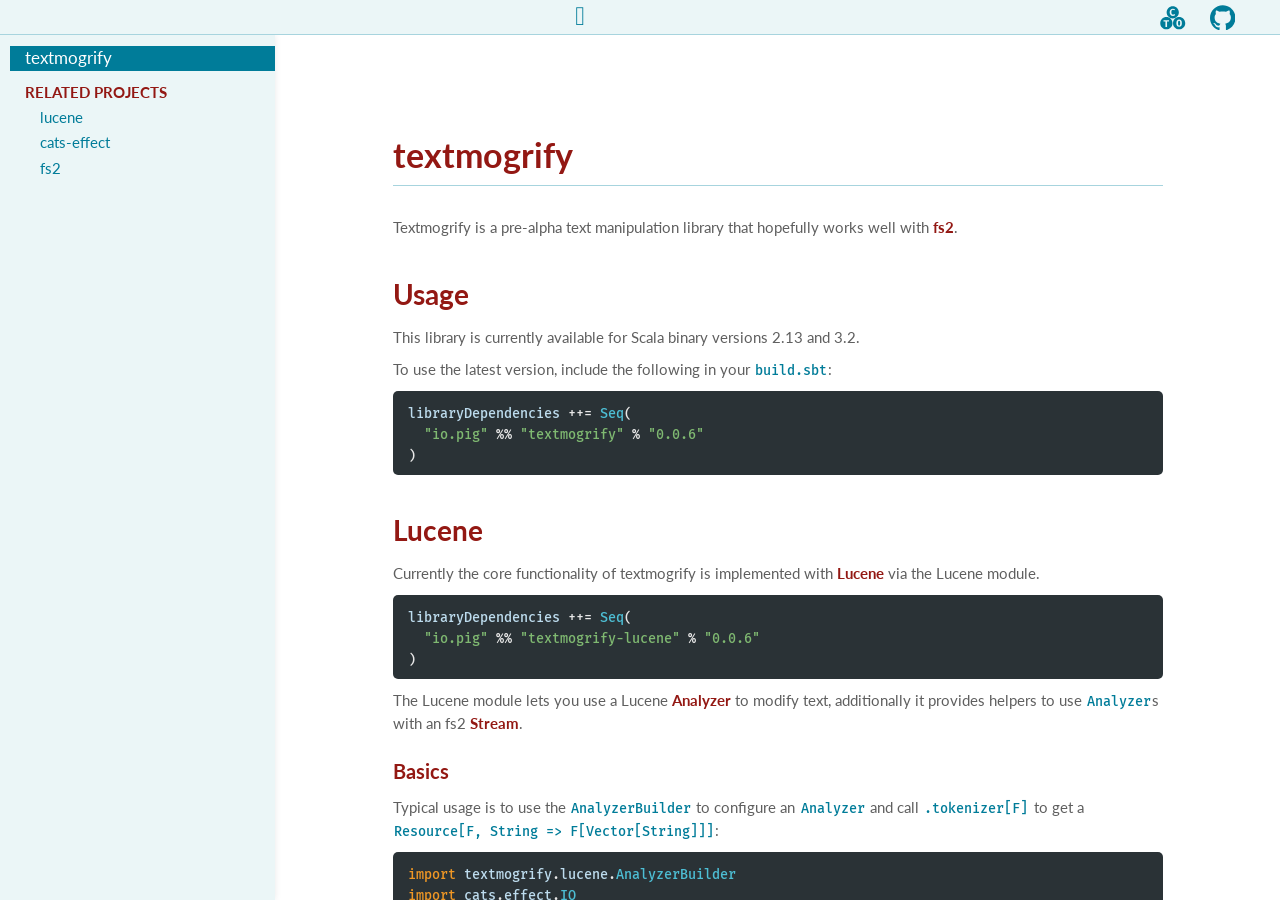
==== commit be1a5285: "deploy: 480c711c9ac3ae8bd7f564d407059e2358c3abcc" ====
--- a/index.html
+++ b/index.html
@@ -20,11 +20,9 @@
   
   <link rel="stylesheet" href="https://fonts.googleapis.com/css?family=Fira+Mono:500">
   
-  <link rel="stylesheet" type="text/css" href="helium/icofont.min.css" />
-    <link rel="stylesheet" type="text/css" href="helium/laika-helium.css" />
-  
-  <script src="helium/laika-helium.js"></script>
-  
+  <link rel="stylesheet" type="text/css" href="helium/site/icofont.min.css" />
+    <link rel="stylesheet" type="text/css" href="helium/site/laika-helium.css" />
+  <script src="helium/site/laika-helium.js"></script>
   
   
   <script> /* for avoiding page load transitions */ </script>
--- a/helium/site/laika-helium.css
+++ b/helium/site/laika-helium.css
@@ -0,0 +1,925 @@
+:root {
+  --primary-color: #007c99;
+  --primary-light: #ebf6f7;
+  --primary-medium: #a7d4de;
+  --secondary-color: #931813;
+  --text-color: #5f5f5f;
+  --bg-color: #ffffff;
+  --gradient-top: #095269;
+  --gradient-bottom: #007c99;
+  --component-color: var(--primary-color);
+  --component-area-bg: var(--primary-light);
+  --component-hover: var(--secondary-color);
+  --component-border: var(--primary-medium);
+  --subtle-highlight: rgba(0, 0, 0, 0.05);
+  --messages-info: #007c99;
+  --messages-info-light: #ebf6f7;
+  --messages-warning: #b1a400;
+  --messages-warning-light: #fcfacd;
+  --messages-error: #d83030;
+  --messages-error-light: #ffe9e3;
+  --syntax-base1: #2a3236;
+  --syntax-base2: #8c878e;
+  --syntax-base3: #b2adb4;
+  --syntax-base4: #bddcee;
+  --syntax-base5: #e8e8e8;
+  --syntax-wheel1: #e28e93;
+  --syntax-wheel2: #ef9725;
+  --syntax-wheel3: #ffc66d;
+  --syntax-wheel4: #7fb971;
+  --syntax-wheel5: #4dbed4;
+  --body-font: "Lato", sans-serif;
+  --header-font: "Lato", sans-serif;
+  --code-font: "Fira Mono", monospace;
+  --body-font-size: 15px;
+  --code-font-size: 0.9em;
+  --small-font-size: 12px;
+  --title-font-size: 34px;
+  --header2-font-size: 28px;
+  --header3-font-size: 20px;
+  --header4-font-size: 15px;
+  --block-spacing: 10px;
+  --line-height: 1.5;
+  --content-width: 860px;
+  --nav-width: 275px;
+  --top-bar-height: 35px;
+}
+
+.light-inverted {
+  --component-color: var(--primary-medium);
+  --component-area-bg: var(--primary-color);
+  --component-hover: var(--bg-color);
+  --component-border: var(--primary-light);
+  --subtle-highlight: rgba(255, 255, 255, 0.15);
+}
+
+*, :after, :before {
+  box-sizing: border-box;
+}
+
+body {
+  font-family: var(--body-font);
+  color: var(--text-color);
+  background-color: var(--bg-color);
+  font-size: var(--body-font-size);
+  line-height: var(--line-height);
+  position: relative;
+  padding-bottom: 40px;
+  margin-top: 0;
+}
+
+#container {
+  position: fixed;
+  top: var(--top-bar-height);
+  left: 0;
+  height: calc(100% - var(--top-bar-height));
+  width: 100%;
+  overflow-y: auto;
+}
+
+main.content {
+  display: block;
+  width: 100%;
+  margin-right: auto;
+  margin-left: auto;
+  min-height: 100vh;
+  padding: 15px 15px 45px;
+  margin-bottom: 70px;
+}
+
+@media (min-width: 576px) {
+  main.content {
+    padding: 15px 30px;
+  }
+}
+
+@media (min-width: 1020px) {
+  #container {
+    left: var(--nav-width) !important;
+    width: calc(100% - var(--nav-width));
+    transition: left .25s ease-out;
+  }
+  main.content {
+    max-width: var(--content-width);
+    padding: 15px 45px;
+  }
+}
+
+@media (min-width: 1450px) {
+  main.content {
+    max-width: 1125px;
+  }
+  #page-nav + main.content {
+    padding: 15px 310px 15px 45px;
+  }
+}
+
+
+
+p, main > div {
+  margin: 0 0 var(--block-spacing);
+}
+
+/* lists =========================================== */
+
+section > ul li {
+  margin-bottom: 25px;
+  line-height: var(--line-height);
+}
+
+ul, ol {
+  padding: 0;
+  margin: 0 0 var(--block-spacing) 25px;
+}
+
+ul li {
+  margin-bottom: calc(var(--block-spacing) / 2);
+  line-height: var(--line-height);
+}
+
+li ul {
+  margin-bottom: var(--block-spacing);
+  margin-top: 0;
+}
+
+/* headers =========================================== */
+
+section {
+  padding-top: 30px;
+}
+
+h1, h2, h3, h4, h5, h6 {
+  font-family: var(--header-font);
+  color: var(--secondary-color);
+  margin: var(--block-spacing) 0;
+  line-height: 20px; /* TODO */
+}
+
+h1, h2, h3 {
+  line-height: 40px; /* TODO */
+}
+
+h1 {
+  font-size: var(--title-font-size);
+}
+h1.title {
+  padding-top: calc(40px + var(--top-bar-height));
+  padding-bottom: 10px;
+  margin-bottom: calc(var(--block-spacing) * 3);
+  border-bottom: 1px solid var(--component-border);
+}
+h2 {
+  font-size: var(--header2-font-size);
+  margin-top: calc(var(--block-spacing) * 3.5);
+  margin-bottom: calc(var(--block-spacing) * 1.2);
+}
+h3 {
+  font-size: var(--header3-font-size);
+  margin-top: calc(var(--block-spacing) * 1.6);
+  margin-bottom: calc(var(--block-spacing) / 2);
+}
+h4, h5, h6 {
+  font-size: var(--header4-font-size);
+  margin-top: calc(var(--block-spacing) * 1.6);
+  margin-bottom: calc(var(--block-spacing) / 2);
+}
+
+/* links =========================================== */
+
+a {
+  color: var(--secondary-color);
+  font-weight: bold;
+  text-decoration: none;
+}
+a:hover {
+  color: var(--secondary-color);
+  text-decoration: underline;
+}
+
+/* images =========================================== */
+
+.default-image-block {
+  text-align: center;
+}
+
+.default-image-block img {
+  width: 90%;
+  height: auto;
+}
+
+img.default-image-span {
+  height: 1em;
+  width: auto;
+}
+
+/* anchor =========================================== */
+
+a.anchor-link {
+  visibility: hidden;
+  position: absolute;
+  display: inline-block;
+  width: 1.4em;
+  margin-top: -3px;
+  text-align: right;
+  text-decoration: none;
+}
+a.anchor-link.left {
+  margin-left: -1.4em;
+  padding-right: 0.5em;
+}
+a.anchor-link.right {
+  padding-left: 0.5em;
+  text-align: left;
+}
+
+h1:hover > a.anchor-link,
+h2:hover > a.anchor-link,
+h3:hover > a.anchor-link,
+h4:hover > a.anchor-link,
+h5:hover > a.anchor-link,
+h6:hover > a.anchor-link {
+  visibility: visible;
+  text-decoration: none;
+}
+
+.anchor-link .icofont-laika {
+  font-size: 0.75em;
+  color: var(--primary-color);
+  -webkit-font-smoothing: antialiased;
+  -moz-osx-font-smoothing: grayscale;
+}
+
+/* callout =========================================== */
+
+.callout {
+  margin: calc(var(--block-spacing) * 2);
+  padding: 4px 10px;
+  border-radius: 5px;
+}
+.callout .icofont-laika {
+  display: block;
+  padding: 5px 0;
+}
+
+.callout.warning {
+  background-color: var(--messages-warning-light);
+  border-left: 7px solid var(--messages-warning);
+}
+.callout.warning .icofont-laika {
+  color: var(--messages-warning);
+}
+
+.callout.info {
+  background-color: var(--messages-info-light);
+  border-left: 7px solid var(--messages-info);
+}
+.callout.info .icofont-laika {
+  color: var(--messages-info);
+}
+
+.callout.error {
+  background-color: var(--messages-error-light);
+  border-left: 7px solid var(--messages-error);
+}
+.callout.error .icofont-laika {
+  color: var(--messages-error);
+}
+
+/* inline runtime messages  ======================== */
+
+.inline {
+  border-radius: 5px;
+  padding: 0 5px 2px 5px
+}
+.inline code {
+  padding-left: 10px;
+}
+.inline.info {
+  background-color: var(--messages-info-light);
+  border: 1px solid var(--messages-info);
+}
+.inline.warning {
+  background-color: var(--messages-warning-light);
+  border: 1px solid var(--messages-warning);
+}
+.inline.error {
+  background-color: var(--messages-error-light);
+  border: 1px solid var(--messages-error);
+}
+
+/* tabs =========================================== */
+
+.tab-container {
+  margin-top: calc(var(--block-spacing) * 1.8);
+  margin-bottom: calc(var(--block-spacing) * 1.8);
+}
+ul.tab-group {
+  list-style: none;
+  margin: 0;
+  padding: 0;
+}
+li.tab {
+  display: inline-block;
+  border: 1px solid var(--component-border);
+  border-radius: 5px 5px 0 0;
+  background-color: var(--primary-light);
+  padding: 2px 5px;
+  margin-bottom: -1px !important;
+  color: var(--primary-color);
+}
+li.tab a, li.tab a:hover {
+  color: var(--primary-color);
+  text-decoration: none;
+}
+li.tab.active a {
+  cursor: default;
+}
+li.tab.active {
+  background-color: var(--bg-color);
+  border-bottom-color: transparent;
+}
+.tab-content {
+  display: none;
+  padding: 12px 5px 5px;
+  border: 1px solid var(--component-border);
+  border-radius: 0 5px 5px 5px;
+  margin-top: 0 !important;
+}
+.tab-content.active {
+  display: block;
+}
+
+/* tables =========================================== */
+
+table {
+  margin: calc(var(--block-spacing) * 2) 0;
+  border: 1px solid var(--component-border);
+  border-collapse: collapse;
+}
+thead > tr {
+  border-bottom: 1px solid var(--component-border);
+}
+td, th {
+  padding: 5px 8px;
+}
+tbody > tr:nth-child(odd) {
+  background: var(--primary-light);
+}
+
+/* svg icon ===================================== */
+
+.row a {
+  line-height: 1.75em;
+}
+
+.svg-link {
+  position: relative;
+  top: 4px;
+}
+
+.svg-icon {
+  height: 1.7em;
+  width: 1.7em;
+}
+
+.svg-shape {
+  fill: var(--component-color);
+}
+
+a:hover .svg-shape {
+  fill: var(--component-hover);
+}
+
+/* footer ========================================== */
+
+.footer-rule {
+  margin-top: 30px;
+}
+footer {
+  font-size: 0.9em;
+  text-align: center;
+}
+
+/* other =========================================== */
+
+blockquote {
+  margin: calc(var(--block-spacing) * 2);
+  font-style: italic;
+}
+
+p.title {
+  font-weight: bold;
+}
+.downloads {
+  display: flex;
+  justify-content: space-evenly;
+  margin: 30px 30px var(--block-spacing) 0;
+}
+.downloads img {
+  width: 245px;
+  height: auto;
+  display: inline-block;
+}
+
+.keep-together {
+  page-break-inside: avoid;
+}
+
+/* mermaid diagrams ==================== */
+
+pre.mermaid {
+  color: var(--bg-color); /* avoiding page load flicker */
+  background-color: var(--bg-color);
+  border: 1px solid var(--primary-medium);
+  text-align: center;
+}
+
+
+
+
+/* top navigation bar =========================================== */
+
+header {
+  display: flex;
+  justify-content: space-between;
+  background-color: var(--component-area-bg);
+  margin: 0;
+  position: fixed;
+  top: 0;
+  left: 0;
+  height: var(--top-bar-height);
+  z-index: 2000;
+  width: 100%;
+  align-items: center;
+  padding: 0 45px 0 20px;
+  border-bottom: 1px solid var(--component-border);
+}
+header a, nav .row a {
+  color: var(--component-color);
+}
+header a:hover, nav .row a:hover {
+  text-decoration: none;
+  cursor: pointer;
+  color: var(--component-hover)
+}
+
+header .image-link {
+  height: var(--top-bar-height);
+  display: flex;
+  flex-direction: column;
+  justify-content: center;
+}
+header img {
+  max-height: calc(var(--top-bar-height) - 10px);
+  width: auto;
+}
+
+header .row a, nav .row a {
+  margin: 0 0 0 20px;
+}
+header .row.links {
+  display: none;
+}
+nav .row {
+  margin: 10px 15px 3px 25px;
+  padding-bottom: 7px;
+  border-bottom: 1px solid var(--component-border);
+}
+
+#nav-icon {
+  display: inline-block;
+}
+@media (min-width: 1020px) {
+  #nav-icon {
+    display: none;
+  }
+}
+@media (min-width: 500px) {
+  header .row.links {
+    display: block;
+  }
+  nav .row {
+    display: none;
+  }
+}
+
+header .row.links .row.links {
+  display: inline-block;
+}
+
+.text-link {
+  position: relative;
+  bottom: 2px;
+}
+
+.button-link, #header-right .button-link, #header-left .menu-toggle, nav .row a.button-link {
+  position: relative;
+  bottom: 2px;
+  display: inline-block;
+  border-radius: 9px;
+  padding: 0 7px;
+  background-color: var(--component-color);
+  color: var(--component-area-bg);
+  font-size: 0.9em;
+}
+.button-link:hover, #header-right .button-link:hover {
+  background-color: var(--component-hover);
+  color: var(--component-area-bg);
+  text-decoration: none;
+}
+
+/* menus =================================================== */
+
+.menu-toggle:after {
+  display: inline-block;
+  width: 0;
+  height: 0;
+  content: "";
+  margin-left: 0.5em;
+  margin-bottom: 0.1em;
+  border-left: 8px solid transparent;
+  border-right: 8px solid transparent;
+  border-top: 8px solid var(--component-color);
+}
+
+.menu-toggle:hover:after {
+  border-top: 8px solid var(--component-hover);
+}
+
+.menu-container {
+  position: relative;
+  display: inline-block;
+}
+
+.menu-content {
+  display: none;
+  position: absolute;
+  z-index: 5000;
+  left: 20px;
+  top: calc(var(--top-bar-height) - 10px);
+  background-color: white;
+  border: 1px solid var(--component-border);
+  border-radius: 5px;
+  white-space: nowrap;
+}
+
+.menu-content ul.nav-list {
+  padding-top: 5px;
+  padding-bottom: 5px;
+  margin: 0;
+}
+.menu-content .nav-list li {
+  margin-left: 0;
+  margin-bottom: 2px;
+}
+.menu-content .nav-list li a {
+  margin: 0;
+  line-height: 1.2;
+}
+.menu-content.menu-open {
+  display: block;
+}
+
+/* version menu =================================================== */
+
+.left-column {
+  display: inline-block;
+  width: 3.5em;
+}
+.version-label {
+  border-radius: 3px;
+  padding: 1px 3px;
+  color: white;
+  font-size: 0.8em;
+  margin-right: 1em;
+}
+.version-label.eol {
+  background-color: gray;
+}
+.version-label.stable {
+  background-color: green;
+}
+.version-label.dev, .version-label.development, .version-label.milestone {
+  background-color: yellow;
+  color: black;
+}
+
+/* navigation lists - common styles (menus, main nav, page nav) ==== */
+
+.nav-list {
+  font-size: var(--body-font-size);
+}
+
+.nav-list li {
+  margin-left: 10px;
+  margin-bottom: 2px;
+  line-height: 1.1;
+}
+
+.nav-list li a {
+  display: block;
+  padding: 3px 15px 4px 15px;
+  color: var(--primary-color);
+  font-weight: normal;
+}
+
+.nav-list li a code {
+  color: var(--primary-color); /* ensures that code is the same colour as the rest of the text, for consistency */
+}
+
+/* left navigation bar =========================================== */
+
+#sidebar {
+  position: fixed;
+  background-color: var(--primary-light);
+  width: var(--nav-width);
+  margin-left: calc(var(--nav-width) * -1);
+  left: 0;
+  z-index: 1000;
+  height: calc(100% - var(--top-bar-height));
+  top: var(--top-bar-height);
+  overflow-x: hidden;
+  overflow-y: auto;
+  transition: margin .25s ease-out;
+}
+
+@media (min-width: 1020px) {
+  #sidebar {
+    margin-left: 0;
+    box-shadow: -2px 0 8px rgba(0, 0, 0, 0.15);
+  }
+}
+
+#sidebar.nav-open {
+  margin-left: 0 !important;
+}
+
+#sidebar ul {
+  margin-bottom: 15px;
+}
+
+#sidebar ul.nav-list {
+  padding-top: 10px;
+  padding-bottom: 15px;
+  margin: 0 0 0 15px;
+}
+
+#sidebar .nav-list li.level1 {
+  margin-left: -5px;
+  padding: 1px 0;
+  font-size: 1.1em;
+}
+
+#sidebar .nav-list li.level1.nav-node {
+  margin-bottom: 5px;
+  border-bottom: 2px solid var(--secondary-color);
+}
+
+#sidebar .nav-list li.level1 a {
+  margin-left: 0;
+  padding: 3px 15px 4px 15px;
+}
+
+#sidebar .nav-list li.level1.nav-node a {
+  padding-bottom: 1px;
+}
+
+#sidebar .nav-list li.nav-header {
+  color: var(--secondary-color);
+  display: block;
+  padding: 3px 15px;
+  font-weight: bold;
+  text-transform: uppercase;
+  margin-left: -5px;
+  font-size: 1em;
+}
+#sidebar .nav-list li.level1.nav-header { /* for higher specificity */
+  padding: 3px 15px;
+}
+
+#sidebar .nav-list li.nav-header.level2 {
+  margin-left: 10px;
+  margin-top: 5px;
+  font-size: 0.9em;
+}
+
+#sidebar .nav-list .level3 {
+  margin-left: 18px;
+  font-size: 0.9em;
+}
+
+/* right page navigation =========================================== */
+
+#page-nav .icofont-laika {
+  font-size: 1.2em;
+  margin-right: 0.6em;
+}
+
+ul.nav-list, #page-nav ul {
+  list-style: none;
+}
+
+#page-nav ul {
+  margin: 12px;
+}
+#page-nav .level3 {
+  margin-left: 24px;
+  font-size: 0.9em;
+}
+#page-nav a {
+  display: block;
+  color: var(--primary-color);
+  font-weight: normal;
+}
+#page-nav .header, #page-nav .footer {
+  padding: 5px 12px;
+  margin: 0;
+}
+#page-nav .header {
+  background-color: var(--primary-color);
+}
+#page-nav .footer {
+  border-top: 1px solid var(--component-border);
+}
+
+#page-nav ul.nav-list {
+  padding: 0;
+  margin: 12px;
+}
+#page-nav .nav-list li {
+  margin: 0 0 5px 0;
+  line-height: 1.5;
+}
+#page-nav .nav-list .level1 {
+  font-size: 1em;
+}
+#page-nav .nav-list .level2 {
+  margin-left: 18px;
+  font-size: 0.9em;
+}
+#page-nav .nav-list li a {
+  padding: 0;
+}
+
+#page-nav li a:hover,
+.nav-list li a:hover {
+  background-color: rgba(0, 0, 0, 0.03);
+  text-decoration: none;
+}
+
+.nav-list .active a,
+.nav-list .active code,
+.nav-list .active a:hover,
+#page-nav .header a,
+#page-nav .header code,
+#page-nav .header a:hover {
+  color: var(--bg-color);
+  background-color: var(--primary-color);
+  text-decoration: none;
+}
+#page-nav .footer a,
+#page-nav .footer a:hover {
+  color: var(--primary-color);
+  text-decoration: none;
+}
+
+.nav-list li + .nav-header {
+  margin-top: 9px;
+}
+
+#page-nav {
+  display: none;
+  position: fixed;
+  top: calc(45px + var(--top-bar-height));
+  right: 45px;
+  width: 250px;
+  background-color: var(--primary-light);
+  border-radius: 5px;
+}
+
+@media (min-width: 1450px) {
+  #page-nav {
+    display: inline-block;
+  }
+}
+@media (max-width: 1450px) {
+  #page-nav.all-screens {
+    display: block;
+    position: static;
+    width: 100%;
+    max-width: var(--content-width);
+    background-color: transparent;
+    margin-left: auto;
+    margin-right: auto;
+    padding: 75px 45px 10px 45px;
+  }
+}
+
+.icofont-laika {
+  font-size: 1.75em;
+}
+
+
+pre {
+  display: block;
+  background-color: var(--syntax-base1);
+  border-radius: 5px;
+  padding: 12px 9px 9px 15px;
+  margin: 0 0 var(--block-spacing);
+  line-height: 1.4;
+  word-break: break-all;
+  word-wrap: break-word;
+  white-space: pre-wrap;
+}
+code {
+  font-family: var(--code-font);
+  color: var(--primary-color);
+  font-size: var(--code-font-size);
+  font-weight: 500;
+  white-space: nowrap;
+  padding: 0 0.1em;
+}
+pre code {
+  color: var(--syntax-base5);
+  background-color: transparent;
+  padding: 0;
+  border: 0;
+  white-space: pre-wrap;
+}
+
+code .identifier {
+  color: var(--syntax-base4);
+}
+code .tag-punctuation {
+  color: var(--syntax-base3);
+}
+code .comment, code .xml-cdata, code .markup-quote {
+  color: var(--syntax-base2);
+}
+
+code .substitution, code .xml-processing-instruction, code .markup-emphasized, code .annotation {
+  color: var(--syntax-wheel1);
+}
+code .keyword, code .escape-sequence, code .markup-headline {
+  color: var(--syntax-wheel2);
+}
+code .attribute-name, .markup-link-target, code .declaration-name {
+  color: var(--syntax-wheel3);
+}
+code .number-literal, .string-literal, .literal-value, .boolean-literal, .char-literal, .symbol-literal, .regex-literal, .markup-link-text {
+  color: var(--syntax-wheel4);
+}
+code .type-name, code .tag-name, code .xml-dtd-tag-name, code .markup-fence {
+  color: var(--syntax-wheel5);
+}
+
+
+
+ul.toc, .toc ul {
+  list-style: none;
+}
+.toc.nav-list li {
+  line-height: 1.4;
+}
+.toc.nav-list a {
+  font-weight: bold;
+  color: var(--primary-color);
+}
+.toc.nav-list li.nav-header {
+  font-size: var(--title-font-size);
+  margin-bottom: 20px;
+  margin-top: 36px;
+  background: linear-gradient(180deg, rgba(0,0,0,0) 65%, var(--primary-light) 65%);
+  color: var(--secondary-color);
+  display: block;
+  padding: 3px 15px;
+  font-weight: bold;
+  text-transform: uppercase;
+  margin-left: -5px;
+  line-height: 20px;
+}
+.toc.active {
+  display: none;
+}
+.toc.level2 {
+  font-size: var(--header2-font-size);
+  margin-left: 10px;
+  margin-top: 20px;
+}
+.toc.level2 a {
+  color: var(--secondary-color);
+}
+.toc.level3 {
+  font-size: var(--header3-font-size);
+  margin-left: 25px;
+}
+.toc.level4 {
+  font-size: var(--body-font-size);
+  margin-left: 40px;
+}
+.toc.level3 a, .toc.level4 a {
+  color: var(--primary-color);
+}
+p.toc {
+  margin-bottom: 5px;
+}
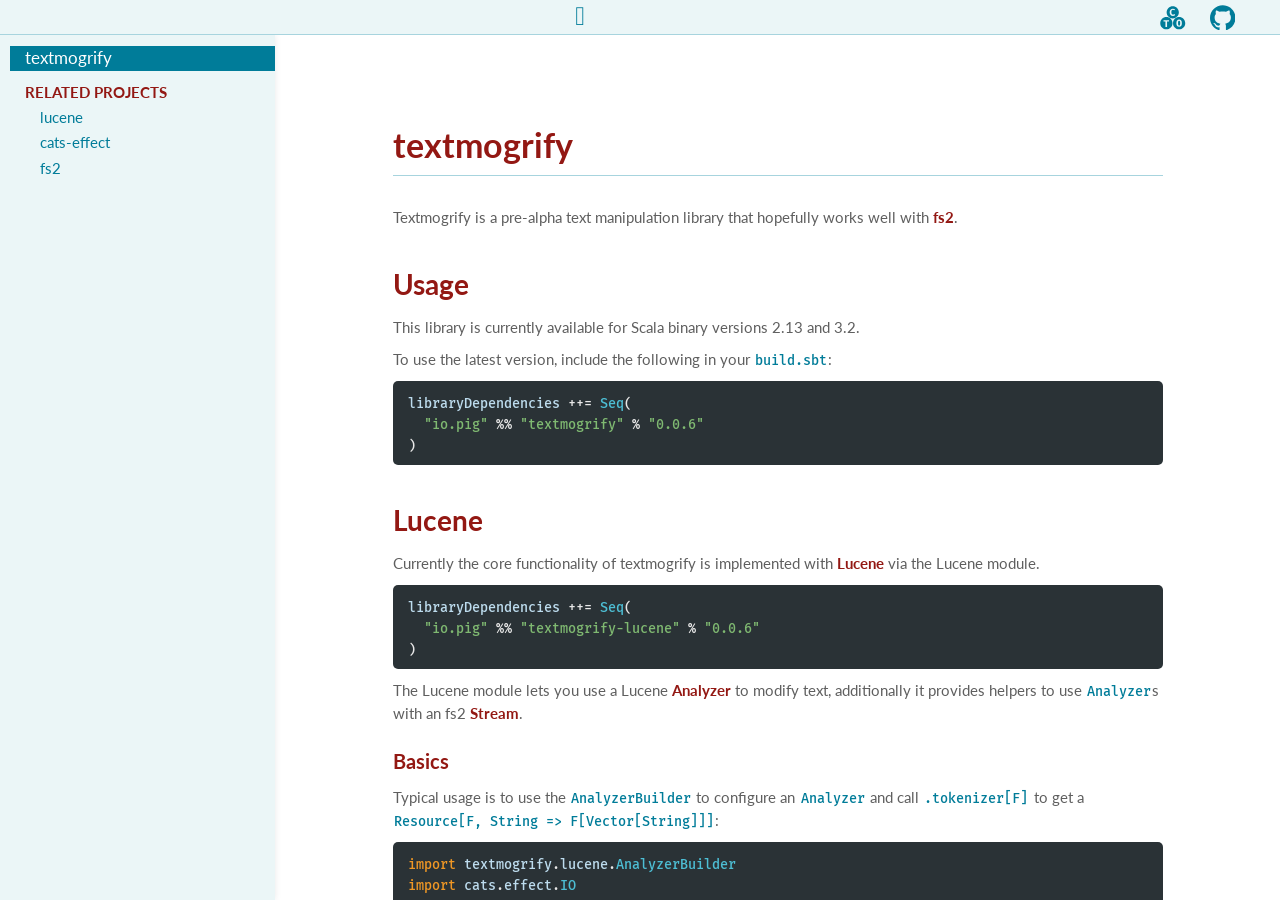
==== commit 082a4acf: "deploy: 98772a4f4405fbb92168542550baf7bf29705a5f" ====
--- a/index.html
+++ b/index.html
@@ -50,7 +50,7 @@
   </g>
 </svg></span></a>
     
-    <a class="icon-link svg-link" href="https://github.com/valencik/textmogrify"><span class="github" title="Source Code"><svg class="svg-icon" width="100%" height="100%" viewBox="0 0 100 100" version="1.1" xmlns="http://www.w3.org/2000/svg" xml:space="preserve" style="fill-rule:evenodd;clip-rule:evenodd;stroke-linejoin:round;stroke-miterlimit:2;">
+    <a class="icon-link svg-link" href="https://github.com/cozydev-pink/textmogrify"><span class="github" title="Source Code"><svg class="svg-icon" width="100%" height="100%" viewBox="0 0 100 100" version="1.1" xmlns="http://www.w3.org/2000/svg" xml:space="preserve" style="fill-rule:evenodd;clip-rule:evenodd;stroke-linejoin:round;stroke-miterlimit:2;">
   <g class="svg-shape">
     <path d="M49.995,1c-27.609,-0 -49.995,22.386 -49.995,50.002c-0,22.09 14.325,40.83 34.194,47.444c2.501,0.458 3.413,-1.086 3.413,-2.412c0,-1.185 -0.043,-4.331 -0.067,-8.503c-13.908,3.021 -16.843,-6.704 -16.843,-6.704c-2.274,-5.773 -5.552,-7.311 -5.552,-7.311c-4.54,-3.103 0.344,-3.042 0.344,-3.042c5.018,0.356 7.658,5.154 7.658,5.154c4.46,7.64 11.704,5.433 14.552,4.156c0.454,-3.232 1.744,-5.436 3.174,-6.685c-11.102,-1.262 -22.775,-5.553 -22.775,-24.713c-0,-5.457 1.949,-9.92 5.147,-13.416c-0.516,-1.265 -2.231,-6.348 0.488,-13.233c0,0 4.199,-1.344 13.751,5.126c3.988,-1.108 8.266,-1.663 12.518,-1.682c4.245,0.019 8.523,0.574 12.517,1.682c9.546,-6.47 13.736,-5.126 13.736,-5.126c2.728,6.885 1.013,11.968 0.497,13.233c3.204,3.496 5.141,7.959 5.141,13.416c0,19.209 -11.691,23.436 -22.83,24.673c1.795,1.544 3.394,4.595 3.394,9.26c0,6.682 -0.061,12.076 -0.061,13.715c0,1.338 0.899,2.894 3.438,2.406c19.853,-6.627 34.166,-25.354 34.166,-47.438c-0,-27.616 -22.389,-50.002 -50.005,-50.002"/>
   </g>
@@ -70,7 +70,7 @@
   </g>
 </svg></span></a>
     
-    <a class="icon-link svg-link" href="https://github.com/valencik/textmogrify"><span class="github" title="Source Code"><svg class="svg-icon" width="100%" height="100%" viewBox="0 0 100 100" version="1.1" xmlns="http://www.w3.org/2000/svg" xml:space="preserve" style="fill-rule:evenodd;clip-rule:evenodd;stroke-linejoin:round;stroke-miterlimit:2;">
+    <a class="icon-link svg-link" href="https://github.com/cozydev-pink/textmogrify"><span class="github" title="Source Code"><svg class="svg-icon" width="100%" height="100%" viewBox="0 0 100 100" version="1.1" xmlns="http://www.w3.org/2000/svg" xml:space="preserve" style="fill-rule:evenodd;clip-rule:evenodd;stroke-linejoin:round;stroke-miterlimit:2;">
   <g class="svg-shape">
     <path d="M49.995,1c-27.609,-0 -49.995,22.386 -49.995,50.002c-0,22.09 14.325,40.83 34.194,47.444c2.501,0.458 3.413,-1.086 3.413,-2.412c0,-1.185 -0.043,-4.331 -0.067,-8.503c-13.908,3.021 -16.843,-6.704 -16.843,-6.704c-2.274,-5.773 -5.552,-7.311 -5.552,-7.311c-4.54,-3.103 0.344,-3.042 0.344,-3.042c5.018,0.356 7.658,5.154 7.658,5.154c4.46,7.64 11.704,5.433 14.552,4.156c0.454,-3.232 1.744,-5.436 3.174,-6.685c-11.102,-1.262 -22.775,-5.553 -22.775,-24.713c-0,-5.457 1.949,-9.92 5.147,-13.416c-0.516,-1.265 -2.231,-6.348 0.488,-13.233c0,0 4.199,-1.344 13.751,5.126c3.988,-1.108 8.266,-1.663 12.518,-1.682c4.245,0.019 8.523,0.574 12.517,1.682c9.546,-6.47 13.736,-5.126 13.736,-5.126c2.728,6.885 1.013,11.968 0.497,13.233c3.204,3.496 5.141,7.959 5.141,13.416c0,19.209 -11.691,23.436 -22.83,24.673c1.795,1.544 3.394,4.595 3.394,9.26c0,6.682 -0.061,12.076 -0.061,13.715c0,1.338 0.899,2.894 3.438,2.406c19.853,-6.627 34.166,-25.354 34.166,-47.438c-0,-27.616 -22.389,-50.002 -50.005,-50.002"/>
   </g>
--- a/helium/site/laika-helium.css
+++ b/helium/site/laika-helium.css
@@ -161,10 +161,13 @@
 
 h1 {
   font-size: var(--title-font-size);
+  margin-top: calc(var(--block-spacing) * 3.5);
+  margin-bottom: calc(var(--block-spacing) * 1.2);
 }
 h1.title {
   padding-top: calc(40px + var(--top-bar-height));
   padding-bottom: 10px;
+  margin-top: 0;
   margin-bottom: calc(var(--block-spacing) * 3);
   border-bottom: 1px solid var(--component-border);
 }
@@ -557,7 +560,7 @@
   z-index: 5000;
   left: 20px;
   top: calc(var(--top-bar-height) - 10px);
-  background-color: white;
+  background-color: var(--bg-color);
   border: 1px solid var(--component-border);
   border-radius: 5px;
   white-space: nowrap;
@@ -621,10 +624,6 @@
   padding: 3px 15px 4px 15px;
   color: var(--primary-color);
   font-weight: normal;
-}
-
-.nav-list li a code {
-  color: var(--primary-color); /* ensures that code is the same colour as the rest of the text, for consistency */
 }
 
 /* left navigation bar =========================================== */
@@ -768,10 +767,8 @@
 }
 
 .nav-list .active a,
-.nav-list .active code,
 .nav-list .active a:hover,
 #page-nav .header a,
-#page-nav .header code,
 #page-nav .header a:hover {
   color: var(--bg-color);
   background-color: var(--primary-color);
@@ -838,6 +835,9 @@
   font-weight: 500;
   white-space: nowrap;
   padding: 0 0.1em;
+}
+a code {
+  color: inherit;
 }
 pre code {
   color: var(--syntax-base5);
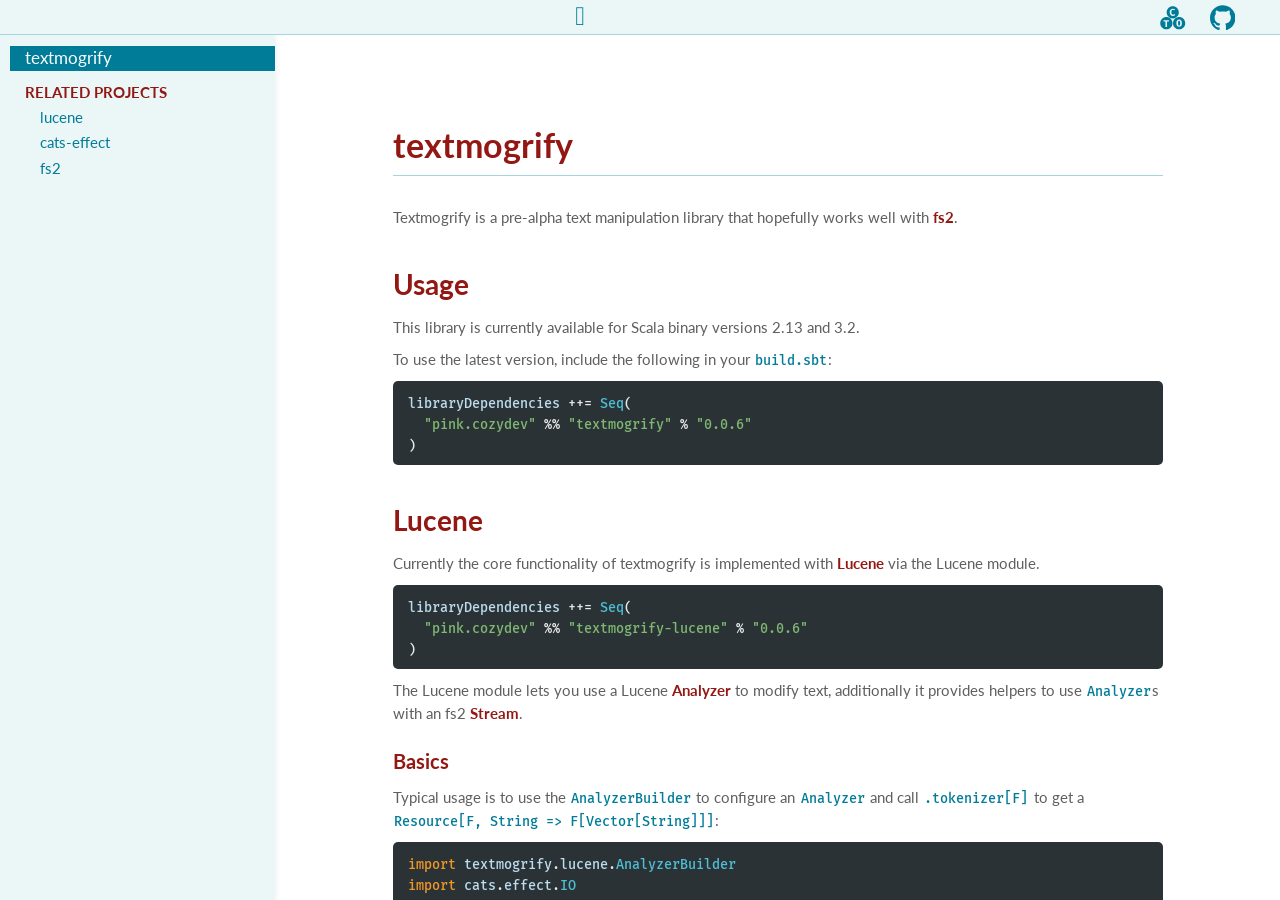
==== commit 7f48e8a7: "deploy: 4d5db710abb136c35af5364a66e0a1c3df9e8566" ====
--- a/index.html
+++ b/index.html
@@ -44,7 +44,7 @@
 
   <div class="row links">
     
-    <a class="icon-link svg-link" href="https://www.javadoc.io/doc/io.pig/textmogrify-docs_2.13/0.0.6/textmogrify/index.html"><span class="api" title="API"><svg class="svg-icon" width="100%" height="100%" viewBox="0 0 100 100" version="1.1" xmlns="http://www.w3.org/2000/svg" xml:space="preserve" style="fill-rule:evenodd;clip-rule:evenodd;stroke-linejoin:round;stroke-miterlimit:2;">
+    <a class="icon-link svg-link" href="https://www.javadoc.io/doc/pink.cozydev/textmogrify-docs_2.13/0.0.6/textmogrify/index.html"><span class="api" title="API"><svg class="svg-icon" width="100%" height="100%" viewBox="0 0 100 100" version="1.1" xmlns="http://www.w3.org/2000/svg" xml:space="preserve" style="fill-rule:evenodd;clip-rule:evenodd;stroke-linejoin:round;stroke-miterlimit:2;">
   <g class="svg-shape">
     <path d="M75,47.5c13.246,0 24,10.754 24,24c0,13.246 -10.754,24 -24,24c-13.246,0 -24,-10.754 -24,-24c0,-13.246 10.754,-24 24,-24Zm-50,-0c13.246,-0 24,10.754 24,24c0,13.246 -10.754,24 -24,24c-13.246,-0 -24,-10.754 -24,-24c0,-13.246 10.754,-24 24,-24Zm2.705,16.735l7.239,0l0.622,-4.904l-21.833,0l-0,4.904l7.589,0l0,22.067l6.383,0l-0,-22.067Zm58.076,7.265c-0,-8.757 -3.698,-14.166 -10.781,-14.166c-7.083,-0 -10.781,5.604 -10.781,14.166c0,8.757 3.698,14.166 10.781,14.166c7.083,0 10.781,-5.604 10.781,-14.166Zm-6.539,0c0,6.538 -1.128,9.496 -4.242,9.496c-2.997,0 -4.242,-2.88 -4.242,-9.496c-0,-6.616 1.206,-9.496 4.242,-9.496c3.036,-0 4.242,2.88 4.242,9.496Zm-29.242,-67c13.246,0 24,10.754 24,24c0,13.246 -10.754,24 -24,24c-13.246,0 -24,-10.754 -24,-24c0,-13.246 10.754,-24 24,-24Zm0.512,9.834c-7.122,-0 -12.609,5.098 -12.609,14.127c-0,9.263 5.215,14.205 12.532,14.205c4.164,0 7.083,-1.634 9.068,-3.658l-2.88,-3.697c-1.518,1.206 -3.153,2.413 -5.838,2.413c-3.697,-0 -6.266,-2.763 -6.266,-9.263c-0,-6.616 2.724,-9.379 6.149,-9.379c2.102,-0 3.892,0.778 5.371,1.984l3.113,-3.775c-2.257,-1.868 -4.748,-2.957 -8.64,-2.957Z"/>
   </g>
@@ -64,7 +64,7 @@
 
   <div class="row">
     
-    <a class="icon-link svg-link" href="https://www.javadoc.io/doc/io.pig/textmogrify-docs_2.13/0.0.6/textmogrify/index.html"><span class="api" title="API"><svg class="svg-icon" width="100%" height="100%" viewBox="0 0 100 100" version="1.1" xmlns="http://www.w3.org/2000/svg" xml:space="preserve" style="fill-rule:evenodd;clip-rule:evenodd;stroke-linejoin:round;stroke-miterlimit:2;">
+    <a class="icon-link svg-link" href="https://www.javadoc.io/doc/pink.cozydev/textmogrify-docs_2.13/0.0.6/textmogrify/index.html"><span class="api" title="API"><svg class="svg-icon" width="100%" height="100%" viewBox="0 0 100 100" version="1.1" xmlns="http://www.w3.org/2000/svg" xml:space="preserve" style="fill-rule:evenodd;clip-rule:evenodd;stroke-linejoin:round;stroke-miterlimit:2;">
   <g class="svg-shape">
     <path d="M75,47.5c13.246,0 24,10.754 24,24c0,13.246 -10.754,24 -24,24c-13.246,0 -24,-10.754 -24,-24c0,-13.246 10.754,-24 24,-24Zm-50,-0c13.246,-0 24,10.754 24,24c0,13.246 -10.754,24 -24,24c-13.246,-0 -24,-10.754 -24,-24c0,-13.246 10.754,-24 24,-24Zm2.705,16.735l7.239,0l0.622,-4.904l-21.833,0l-0,4.904l7.589,0l0,22.067l6.383,0l-0,-22.067Zm58.076,7.265c-0,-8.757 -3.698,-14.166 -10.781,-14.166c-7.083,-0 -10.781,5.604 -10.781,14.166c0,8.757 3.698,14.166 10.781,14.166c7.083,0 10.781,-5.604 10.781,-14.166Zm-6.539,0c0,6.538 -1.128,9.496 -4.242,9.496c-2.997,0 -4.242,-2.88 -4.242,-9.496c-0,-6.616 1.206,-9.496 4.242,-9.496c3.036,-0 4.242,2.88 4.242,9.496Zm-29.242,-67c13.246,0 24,10.754 24,24c0,13.246 -10.754,24 -24,24c-13.246,0 -24,-10.754 -24,-24c0,-13.246 10.754,-24 24,-24Zm0.512,9.834c-7.122,-0 -12.609,5.098 -12.609,14.127c-0,9.263 5.215,14.205 12.532,14.205c4.164,0 7.083,-1.634 9.068,-3.658l-2.88,-3.697c-1.518,1.206 -3.153,2.413 -5.838,2.413c-3.697,-0 -6.266,-2.763 -6.266,-9.263c-0,-6.616 2.724,-9.379 6.149,-9.379c2.102,-0 3.892,0.778 5.371,1.984l3.113,-3.775c-2.257,-1.868 -4.748,-2.957 -8.64,-2.957Z"/>
   </g>
@@ -115,13 +115,13 @@
         <p>This library is currently available for Scala binary versions 2.13 and 3.2.</p>
         <p>To use the latest version, include the following in your <code>build.sbt</code>:</p>
         <pre class="keep-together pdf epub"><code class="nohighlight"><span class="identifier">libraryDependencies</span><span> ++= </span><span class="type-name">Seq</span><span>(
-  </span><span class="string-literal">&quot;io.pig&quot;</span><span> %% </span><span class="string-literal">&quot;textmogrify&quot;</span><span> % </span><span class="string-literal">&quot;0.0.6&quot;</span><span>
+  </span><span class="string-literal">&quot;pink.cozydev&quot;</span><span> %% </span><span class="string-literal">&quot;textmogrify&quot;</span><span> % </span><span class="string-literal">&quot;0.0.6&quot;</span><span>
 )</span></code></pre>
         
         <h2 id="lucene" class="section"><a class="anchor-link left" href="#lucene"><i class="icofont-laika link">&#xef71;</i></a>Lucene</h2>
         <p>Currently the core functionality of textmogrify is implemented with <a href="https://lucene.apache.org/">Lucene</a> via the Lucene module.</p>
         <pre class="keep-together pdf epub"><code class="nohighlight"><span class="identifier">libraryDependencies</span><span> ++= </span><span class="type-name">Seq</span><span>(
-  </span><span class="string-literal">&quot;io.pig&quot;</span><span> %% </span><span class="string-literal">&quot;textmogrify-lucene&quot;</span><span> % </span><span class="string-literal">&quot;0.0.6&quot;</span><span>
+  </span><span class="string-literal">&quot;pink.cozydev&quot;</span><span> %% </span><span class="string-literal">&quot;textmogrify-lucene&quot;</span><span> % </span><span class="string-literal">&quot;0.0.6&quot;</span><span>
 )</span></code></pre>
         <p>The Lucene module lets you use a Lucene <a href="https://lucene.apache.org/core/9_3_0/core/org/apache/lucene/analysis/Analyzer.html">Analyzer</a> to modify text, additionally it provides helpers to use <code>Analyzer</code>s with an fs2 <a href="https://www.javadoc.io/doc/co.fs2/fs2-docs_2.13/latest/fs2/Stream.html">Stream</a>.</p>
         
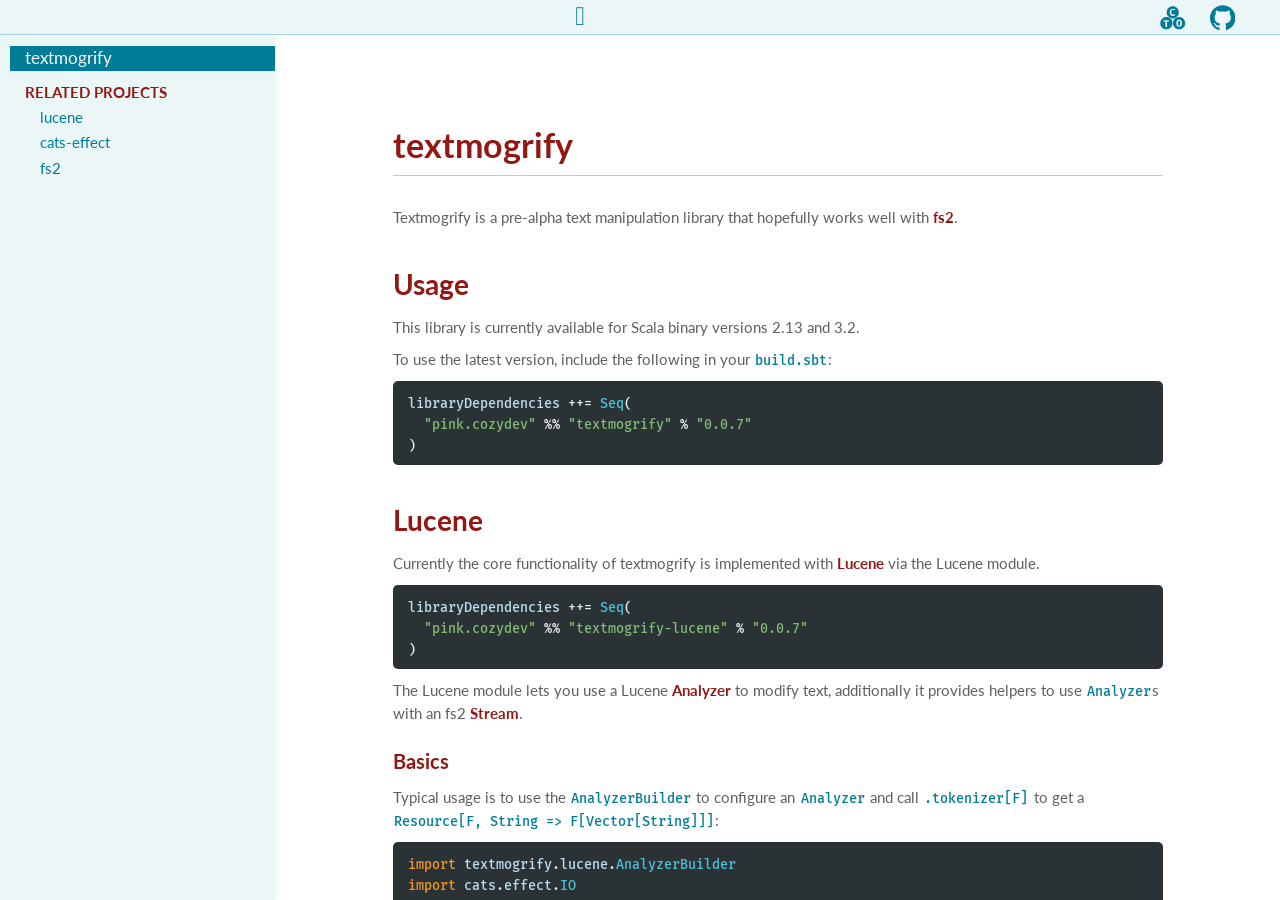
==== commit ba5af69f: "deploy: 3e58bc482d16929abf4ab6e761a138492c4c4393" ====
--- a/index.html
+++ b/index.html
@@ -44,7 +44,7 @@
 
   <div class="row links">
     
-    <a class="icon-link svg-link" href="https://www.javadoc.io/doc/pink.cozydev/textmogrify-docs_2.13/0.0.6/textmogrify/index.html"><span class="api" title="API"><svg class="svg-icon" width="100%" height="100%" viewBox="0 0 100 100" version="1.1" xmlns="http://www.w3.org/2000/svg" xml:space="preserve" style="fill-rule:evenodd;clip-rule:evenodd;stroke-linejoin:round;stroke-miterlimit:2;">
+    <a class="icon-link svg-link" href="https://www.javadoc.io/doc/pink.cozydev/textmogrify-docs_2.13/0.0.7/textmogrify/index.html"><span class="api" title="API"><svg class="svg-icon" width="100%" height="100%" viewBox="0 0 100 100" version="1.1" xmlns="http://www.w3.org/2000/svg" xml:space="preserve" style="fill-rule:evenodd;clip-rule:evenodd;stroke-linejoin:round;stroke-miterlimit:2;">
   <g class="svg-shape">
     <path d="M75,47.5c13.246,0 24,10.754 24,24c0,13.246 -10.754,24 -24,24c-13.246,0 -24,-10.754 -24,-24c0,-13.246 10.754,-24 24,-24Zm-50,-0c13.246,-0 24,10.754 24,24c0,13.246 -10.754,24 -24,24c-13.246,-0 -24,-10.754 -24,-24c0,-13.246 10.754,-24 24,-24Zm2.705,16.735l7.239,0l0.622,-4.904l-21.833,0l-0,4.904l7.589,0l0,22.067l6.383,0l-0,-22.067Zm58.076,7.265c-0,-8.757 -3.698,-14.166 -10.781,-14.166c-7.083,-0 -10.781,5.604 -10.781,14.166c0,8.757 3.698,14.166 10.781,14.166c7.083,0 10.781,-5.604 10.781,-14.166Zm-6.539,0c0,6.538 -1.128,9.496 -4.242,9.496c-2.997,0 -4.242,-2.88 -4.242,-9.496c-0,-6.616 1.206,-9.496 4.242,-9.496c3.036,-0 4.242,2.88 4.242,9.496Zm-29.242,-67c13.246,0 24,10.754 24,24c0,13.246 -10.754,24 -24,24c-13.246,0 -24,-10.754 -24,-24c0,-13.246 10.754,-24 24,-24Zm0.512,9.834c-7.122,-0 -12.609,5.098 -12.609,14.127c-0,9.263 5.215,14.205 12.532,14.205c4.164,0 7.083,-1.634 9.068,-3.658l-2.88,-3.697c-1.518,1.206 -3.153,2.413 -5.838,2.413c-3.697,-0 -6.266,-2.763 -6.266,-9.263c-0,-6.616 2.724,-9.379 6.149,-9.379c2.102,-0 3.892,0.778 5.371,1.984l3.113,-3.775c-2.257,-1.868 -4.748,-2.957 -8.64,-2.957Z"/>
   </g>
@@ -64,7 +64,7 @@
 
   <div class="row">
     
-    <a class="icon-link svg-link" href="https://www.javadoc.io/doc/pink.cozydev/textmogrify-docs_2.13/0.0.6/textmogrify/index.html"><span class="api" title="API"><svg class="svg-icon" width="100%" height="100%" viewBox="0 0 100 100" version="1.1" xmlns="http://www.w3.org/2000/svg" xml:space="preserve" style="fill-rule:evenodd;clip-rule:evenodd;stroke-linejoin:round;stroke-miterlimit:2;">
+    <a class="icon-link svg-link" href="https://www.javadoc.io/doc/pink.cozydev/textmogrify-docs_2.13/0.0.7/textmogrify/index.html"><span class="api" title="API"><svg class="svg-icon" width="100%" height="100%" viewBox="0 0 100 100" version="1.1" xmlns="http://www.w3.org/2000/svg" xml:space="preserve" style="fill-rule:evenodd;clip-rule:evenodd;stroke-linejoin:round;stroke-miterlimit:2;">
   <g class="svg-shape">
     <path d="M75,47.5c13.246,0 24,10.754 24,24c0,13.246 -10.754,24 -24,24c-13.246,0 -24,-10.754 -24,-24c0,-13.246 10.754,-24 24,-24Zm-50,-0c13.246,-0 24,10.754 24,24c0,13.246 -10.754,24 -24,24c-13.246,-0 -24,-10.754 -24,-24c0,-13.246 10.754,-24 24,-24Zm2.705,16.735l7.239,0l0.622,-4.904l-21.833,0l-0,4.904l7.589,0l0,22.067l6.383,0l-0,-22.067Zm58.076,7.265c-0,-8.757 -3.698,-14.166 -10.781,-14.166c-7.083,-0 -10.781,5.604 -10.781,14.166c0,8.757 3.698,14.166 10.781,14.166c7.083,0 10.781,-5.604 10.781,-14.166Zm-6.539,0c0,6.538 -1.128,9.496 -4.242,9.496c-2.997,0 -4.242,-2.88 -4.242,-9.496c-0,-6.616 1.206,-9.496 4.242,-9.496c3.036,-0 4.242,2.88 4.242,9.496Zm-29.242,-67c13.246,0 24,10.754 24,24c0,13.246 -10.754,24 -24,24c-13.246,0 -24,-10.754 -24,-24c0,-13.246 10.754,-24 24,-24Zm0.512,9.834c-7.122,-0 -12.609,5.098 -12.609,14.127c-0,9.263 5.215,14.205 12.532,14.205c4.164,0 7.083,-1.634 9.068,-3.658l-2.88,-3.697c-1.518,1.206 -3.153,2.413 -5.838,2.413c-3.697,-0 -6.266,-2.763 -6.266,-9.263c-0,-6.616 2.724,-9.379 6.149,-9.379c2.102,-0 3.892,0.778 5.371,1.984l3.113,-3.775c-2.257,-1.868 -4.748,-2.957 -8.64,-2.957Z"/>
   </g>
@@ -115,13 +115,13 @@
         <p>This library is currently available for Scala binary versions 2.13 and 3.2.</p>
         <p>To use the latest version, include the following in your <code>build.sbt</code>:</p>
         <pre class="keep-together pdf epub"><code class="nohighlight"><span class="identifier">libraryDependencies</span><span> ++= </span><span class="type-name">Seq</span><span>(
-  </span><span class="string-literal">&quot;pink.cozydev&quot;</span><span> %% </span><span class="string-literal">&quot;textmogrify&quot;</span><span> % </span><span class="string-literal">&quot;0.0.6&quot;</span><span>
+  </span><span class="string-literal">&quot;pink.cozydev&quot;</span><span> %% </span><span class="string-literal">&quot;textmogrify&quot;</span><span> % </span><span class="string-literal">&quot;0.0.7&quot;</span><span>
 )</span></code></pre>
         
         <h2 id="lucene" class="section"><a class="anchor-link left" href="#lucene"><i class="icofont-laika link">&#xef71;</i></a>Lucene</h2>
         <p>Currently the core functionality of textmogrify is implemented with <a href="https://lucene.apache.org/">Lucene</a> via the Lucene module.</p>
         <pre class="keep-together pdf epub"><code class="nohighlight"><span class="identifier">libraryDependencies</span><span> ++= </span><span class="type-name">Seq</span><span>(
-  </span><span class="string-literal">&quot;pink.cozydev&quot;</span><span> %% </span><span class="string-literal">&quot;textmogrify-lucene&quot;</span><span> % </span><span class="string-literal">&quot;0.0.6&quot;</span><span>
+  </span><span class="string-literal">&quot;pink.cozydev&quot;</span><span> %% </span><span class="string-literal">&quot;textmogrify-lucene&quot;</span><span> % </span><span class="string-literal">&quot;0.0.7&quot;</span><span>
 )</span></code></pre>
         <p>The Lucene module lets you use a Lucene <a href="https://lucene.apache.org/core/9_3_0/core/org/apache/lucene/analysis/Analyzer.html">Analyzer</a> to modify text, additionally it provides helpers to use <code>Analyzer</code>s with an fs2 <a href="https://www.javadoc.io/doc/co.fs2/fs2-docs_2.13/latest/fs2/Stream.html">Stream</a>.</p>
         
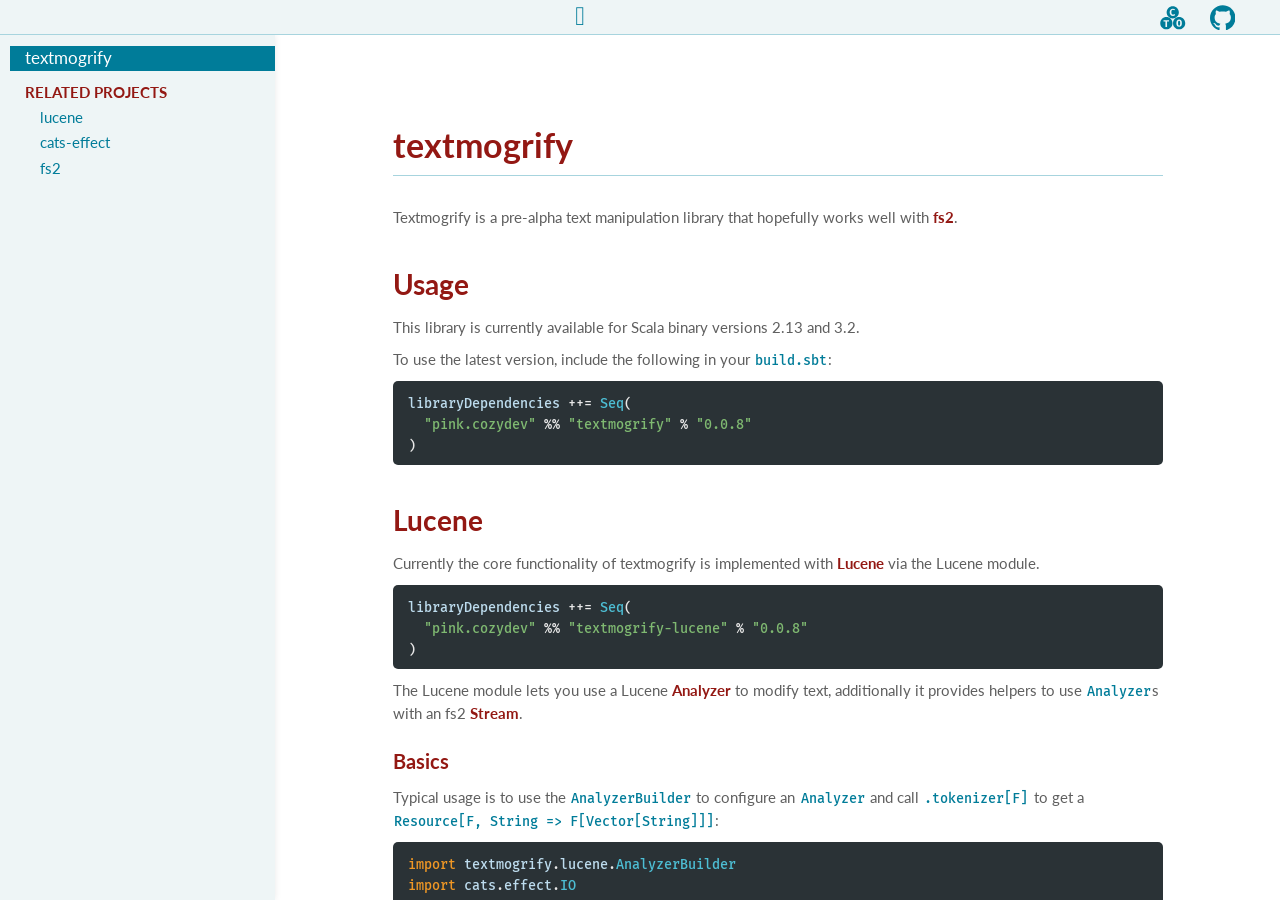
==== commit 0d541b84: "deploy: 1b9cfcfe00c88b2fa0220202bbfddb02fefcba2a" ====
--- a/index.html
+++ b/index.html
@@ -44,7 +44,7 @@
 
   <div class="row links">
     
-    <a class="icon-link svg-link" href="https://www.javadoc.io/doc/pink.cozydev/textmogrify-docs_2.13/0.0.7/textmogrify/index.html"><span class="api" title="API"><svg class="svg-icon" width="100%" height="100%" viewBox="0 0 100 100" version="1.1" xmlns="http://www.w3.org/2000/svg" xml:space="preserve" style="fill-rule:evenodd;clip-rule:evenodd;stroke-linejoin:round;stroke-miterlimit:2;">
+    <a class="icon-link svg-link" href="https://www.javadoc.io/doc/pink.cozydev/textmogrify-docs_2.13/0.0.8/textmogrify/index.html"><span class="api" title="API"><svg class="svg-icon" width="100%" height="100%" viewBox="0 0 100 100" version="1.1" xmlns="http://www.w3.org/2000/svg" xml:space="preserve" style="fill-rule:evenodd;clip-rule:evenodd;stroke-linejoin:round;stroke-miterlimit:2;">
   <g class="svg-shape">
     <path d="M75,47.5c13.246,0 24,10.754 24,24c0,13.246 -10.754,24 -24,24c-13.246,0 -24,-10.754 -24,-24c0,-13.246 10.754,-24 24,-24Zm-50,-0c13.246,-0 24,10.754 24,24c0,13.246 -10.754,24 -24,24c-13.246,-0 -24,-10.754 -24,-24c0,-13.246 10.754,-24 24,-24Zm2.705,16.735l7.239,0l0.622,-4.904l-21.833,0l-0,4.904l7.589,0l0,22.067l6.383,0l-0,-22.067Zm58.076,7.265c-0,-8.757 -3.698,-14.166 -10.781,-14.166c-7.083,-0 -10.781,5.604 -10.781,14.166c0,8.757 3.698,14.166 10.781,14.166c7.083,0 10.781,-5.604 10.781,-14.166Zm-6.539,0c0,6.538 -1.128,9.496 -4.242,9.496c-2.997,0 -4.242,-2.88 -4.242,-9.496c-0,-6.616 1.206,-9.496 4.242,-9.496c3.036,-0 4.242,2.88 4.242,9.496Zm-29.242,-67c13.246,0 24,10.754 24,24c0,13.246 -10.754,24 -24,24c-13.246,0 -24,-10.754 -24,-24c0,-13.246 10.754,-24 24,-24Zm0.512,9.834c-7.122,-0 -12.609,5.098 -12.609,14.127c-0,9.263 5.215,14.205 12.532,14.205c4.164,0 7.083,-1.634 9.068,-3.658l-2.88,-3.697c-1.518,1.206 -3.153,2.413 -5.838,2.413c-3.697,-0 -6.266,-2.763 -6.266,-9.263c-0,-6.616 2.724,-9.379 6.149,-9.379c2.102,-0 3.892,0.778 5.371,1.984l3.113,-3.775c-2.257,-1.868 -4.748,-2.957 -8.64,-2.957Z"/>
   </g>
@@ -64,7 +64,7 @@
 
   <div class="row">
     
-    <a class="icon-link svg-link" href="https://www.javadoc.io/doc/pink.cozydev/textmogrify-docs_2.13/0.0.7/textmogrify/index.html"><span class="api" title="API"><svg class="svg-icon" width="100%" height="100%" viewBox="0 0 100 100" version="1.1" xmlns="http://www.w3.org/2000/svg" xml:space="preserve" style="fill-rule:evenodd;clip-rule:evenodd;stroke-linejoin:round;stroke-miterlimit:2;">
+    <a class="icon-link svg-link" href="https://www.javadoc.io/doc/pink.cozydev/textmogrify-docs_2.13/0.0.8/textmogrify/index.html"><span class="api" title="API"><svg class="svg-icon" width="100%" height="100%" viewBox="0 0 100 100" version="1.1" xmlns="http://www.w3.org/2000/svg" xml:space="preserve" style="fill-rule:evenodd;clip-rule:evenodd;stroke-linejoin:round;stroke-miterlimit:2;">
   <g class="svg-shape">
     <path d="M75,47.5c13.246,0 24,10.754 24,24c0,13.246 -10.754,24 -24,24c-13.246,0 -24,-10.754 -24,-24c0,-13.246 10.754,-24 24,-24Zm-50,-0c13.246,-0 24,10.754 24,24c0,13.246 -10.754,24 -24,24c-13.246,-0 -24,-10.754 -24,-24c0,-13.246 10.754,-24 24,-24Zm2.705,16.735l7.239,0l0.622,-4.904l-21.833,0l-0,4.904l7.589,0l0,22.067l6.383,0l-0,-22.067Zm58.076,7.265c-0,-8.757 -3.698,-14.166 -10.781,-14.166c-7.083,-0 -10.781,5.604 -10.781,14.166c0,8.757 3.698,14.166 10.781,14.166c7.083,0 10.781,-5.604 10.781,-14.166Zm-6.539,0c0,6.538 -1.128,9.496 -4.242,9.496c-2.997,0 -4.242,-2.88 -4.242,-9.496c-0,-6.616 1.206,-9.496 4.242,-9.496c3.036,-0 4.242,2.88 4.242,9.496Zm-29.242,-67c13.246,0 24,10.754 24,24c0,13.246 -10.754,24 -24,24c-13.246,0 -24,-10.754 -24,-24c0,-13.246 10.754,-24 24,-24Zm0.512,9.834c-7.122,-0 -12.609,5.098 -12.609,14.127c-0,9.263 5.215,14.205 12.532,14.205c4.164,0 7.083,-1.634 9.068,-3.658l-2.88,-3.697c-1.518,1.206 -3.153,2.413 -5.838,2.413c-3.697,-0 -6.266,-2.763 -6.266,-9.263c-0,-6.616 2.724,-9.379 6.149,-9.379c2.102,-0 3.892,0.778 5.371,1.984l3.113,-3.775c-2.257,-1.868 -4.748,-2.957 -8.64,-2.957Z"/>
   </g>
@@ -115,13 +115,13 @@
         <p>This library is currently available for Scala binary versions 2.13 and 3.2.</p>
         <p>To use the latest version, include the following in your <code>build.sbt</code>:</p>
         <pre class="keep-together pdf epub"><code class="nohighlight"><span class="identifier">libraryDependencies</span><span> ++= </span><span class="type-name">Seq</span><span>(
-  </span><span class="string-literal">&quot;pink.cozydev&quot;</span><span> %% </span><span class="string-literal">&quot;textmogrify&quot;</span><span> % </span><span class="string-literal">&quot;0.0.7&quot;</span><span>
+  </span><span class="string-literal">&quot;pink.cozydev&quot;</span><span> %% </span><span class="string-literal">&quot;textmogrify&quot;</span><span> % </span><span class="string-literal">&quot;0.0.8&quot;</span><span>
 )</span></code></pre>
         
         <h2 id="lucene" class="section"><a class="anchor-link left" href="#lucene"><i class="icofont-laika link">&#xef71;</i></a>Lucene</h2>
         <p>Currently the core functionality of textmogrify is implemented with <a href="https://lucene.apache.org/">Lucene</a> via the Lucene module.</p>
         <pre class="keep-together pdf epub"><code class="nohighlight"><span class="identifier">libraryDependencies</span><span> ++= </span><span class="type-name">Seq</span><span>(
-  </span><span class="string-literal">&quot;pink.cozydev&quot;</span><span> %% </span><span class="string-literal">&quot;textmogrify-lucene&quot;</span><span> % </span><span class="string-literal">&quot;0.0.7&quot;</span><span>
+  </span><span class="string-literal">&quot;pink.cozydev&quot;</span><span> %% </span><span class="string-literal">&quot;textmogrify-lucene&quot;</span><span> % </span><span class="string-literal">&quot;0.0.8&quot;</span><span>
 )</span></code></pre>
         <p>The Lucene module lets you use a Lucene <a href="https://lucene.apache.org/core/9_3_0/core/org/apache/lucene/analysis/Analyzer.html">Analyzer</a> to modify text, additionally it provides helpers to use <code>Analyzer</code>s with an fs2 <a href="https://www.javadoc.io/doc/co.fs2/fs2-docs_2.13/latest/fs2/Stream.html">Stream</a>.</p>
         
--- a/helium/site/laika-helium.css
+++ b/helium/site/laika-helium.css
@@ -1,6 +1,6 @@
 :root {
   --primary-color: #007c99;
-  --primary-light: #ebf6f7;
+  --primary-light: #eef5f6;
   --primary-medium: #a7d4de;
   --secondary-color: #931813;
   --text-color: #5f5f5f;
@@ -873,6 +873,13 @@
   color: var(--syntax-wheel5);
 }
 
+code .diff-added {
+  background-color: rgb(0 175 0 / 40%);
+}
+code .diff-removed {
+  background-color: rgb(250 0 0 / 40%);
+}
+
 
 
 ul.toc, .toc ul {
